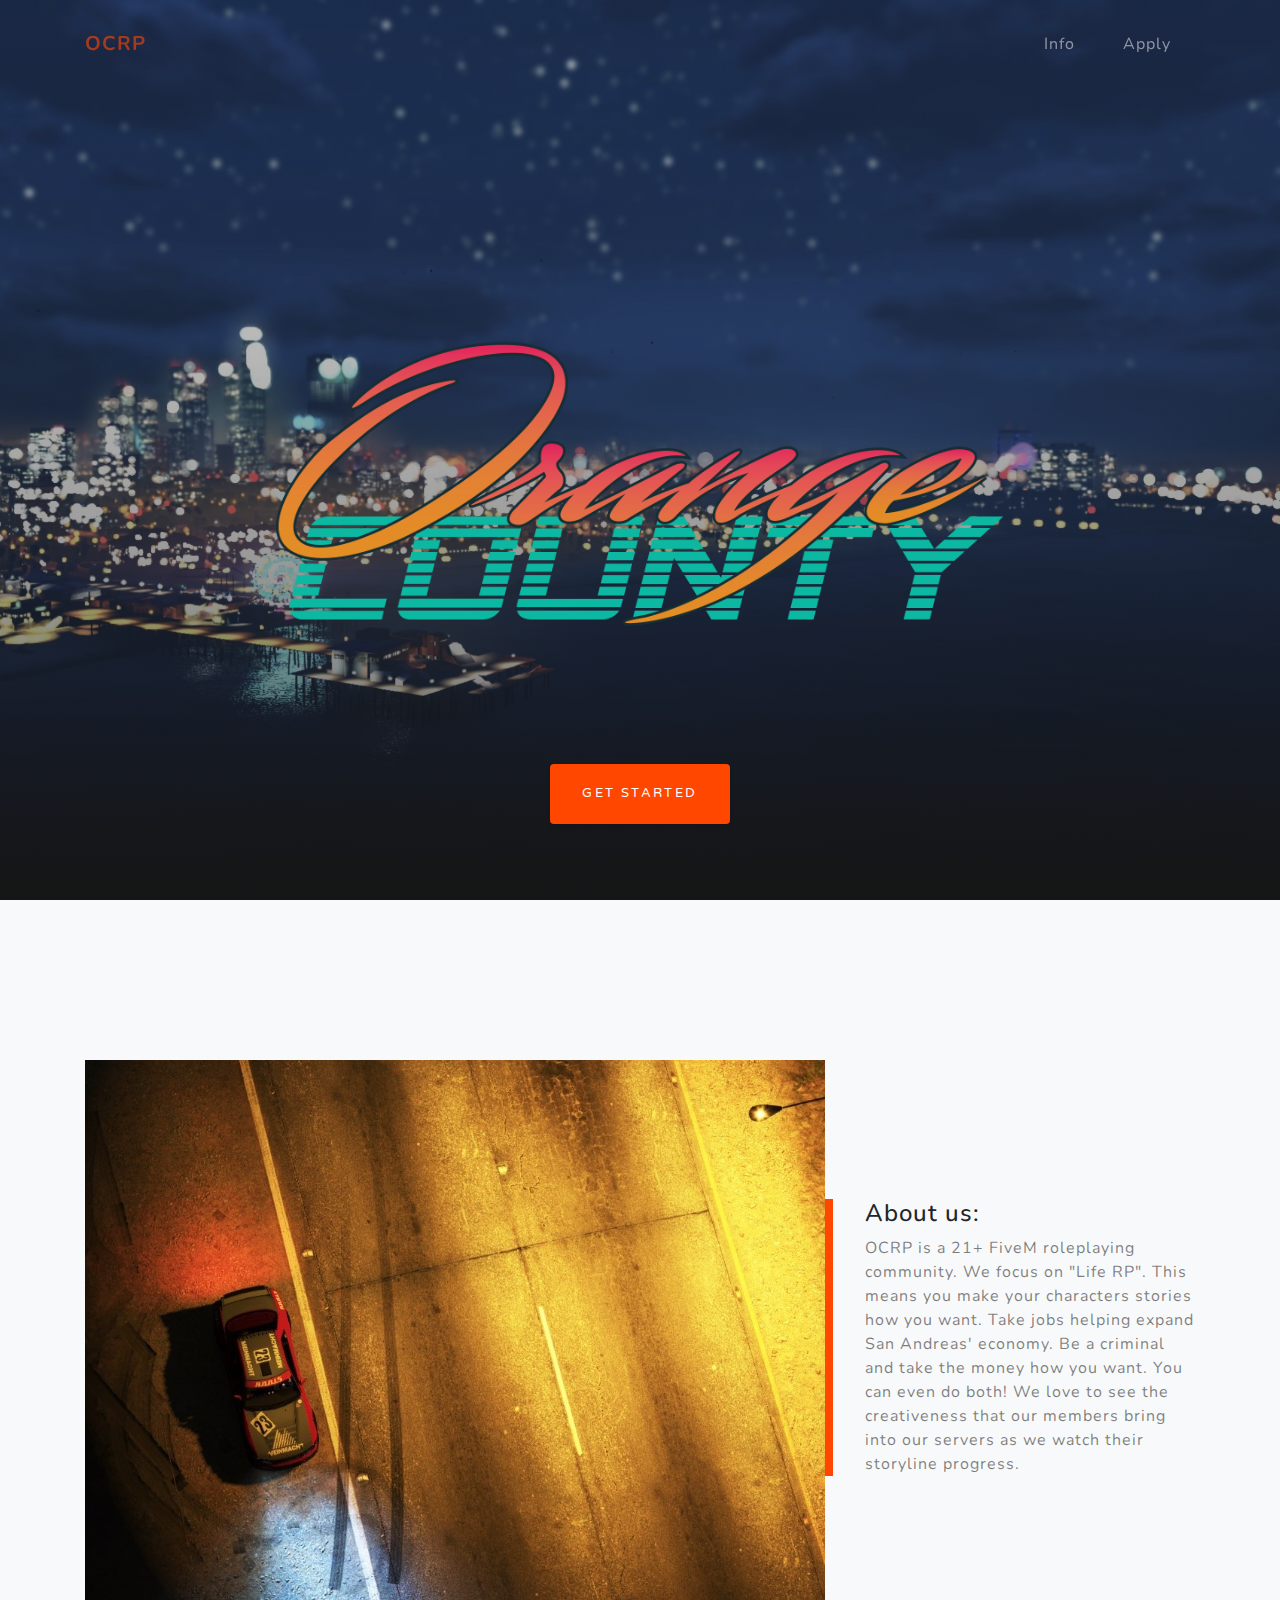
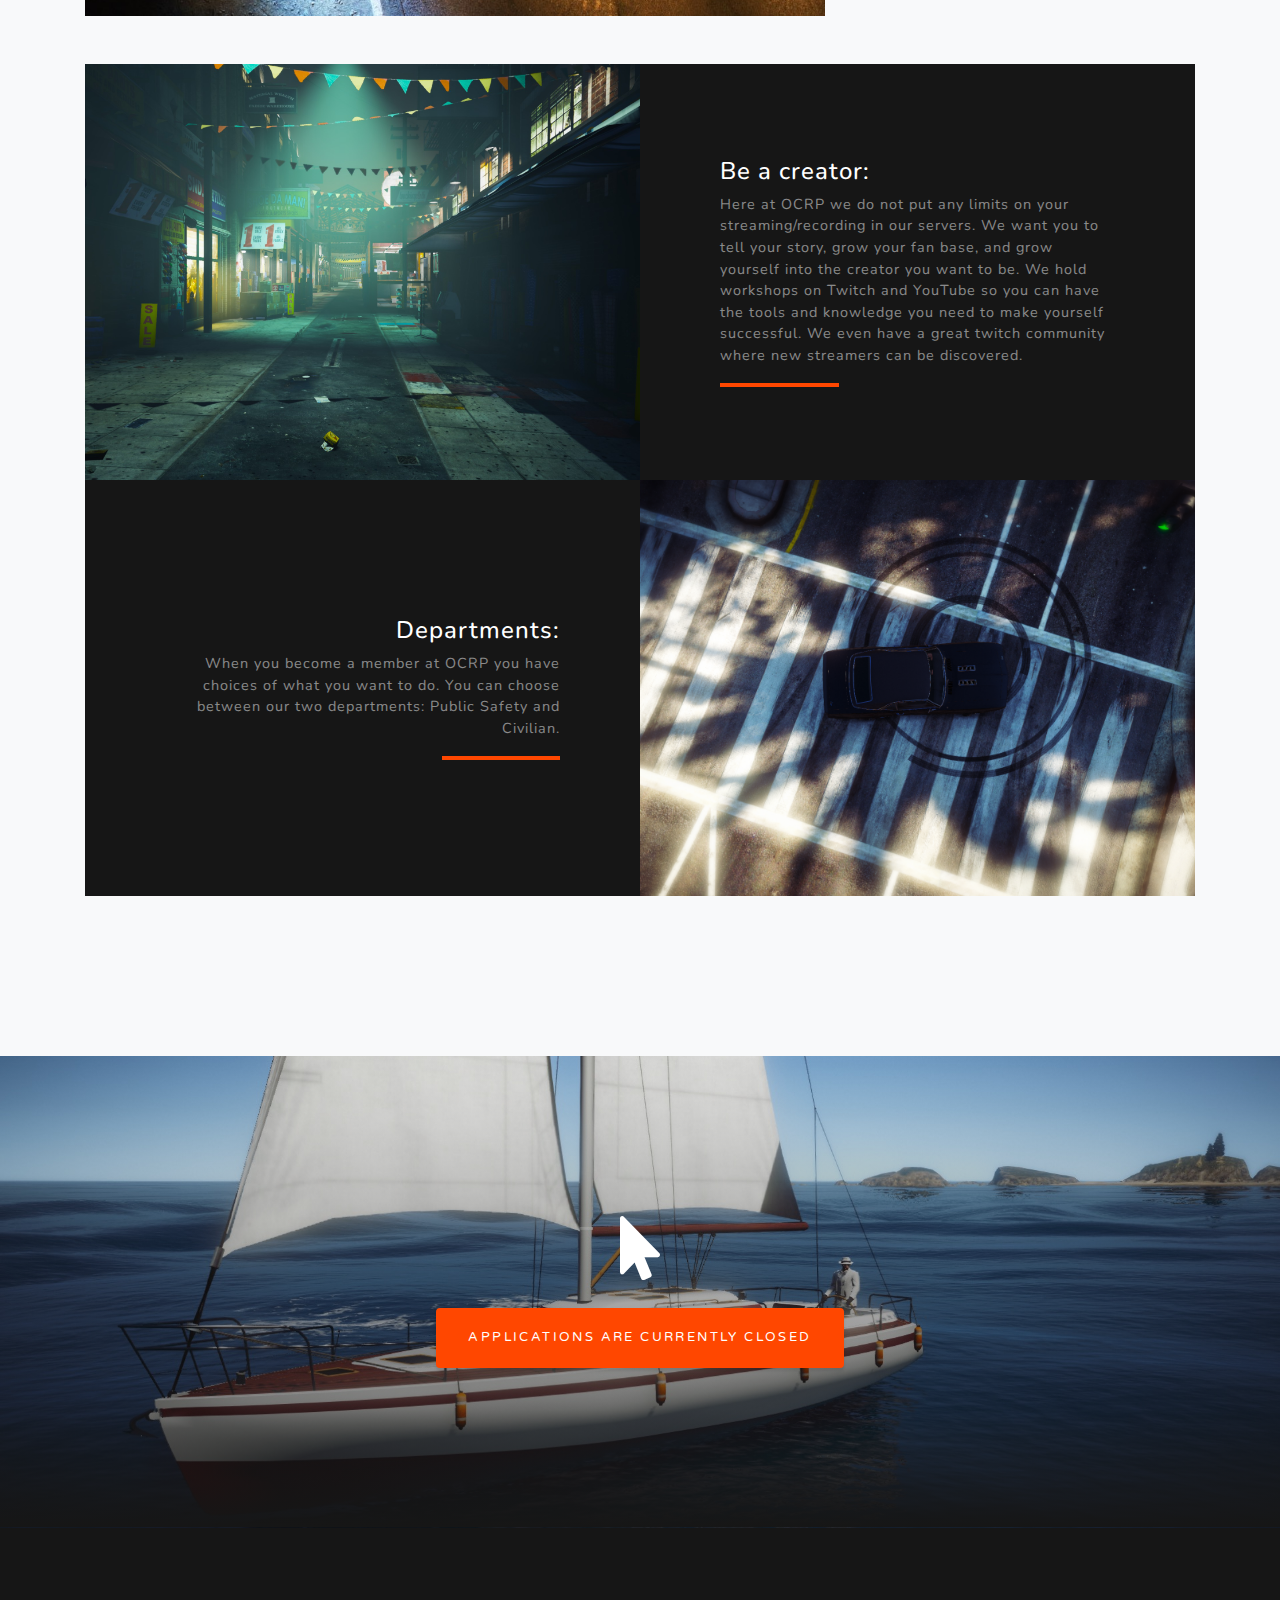
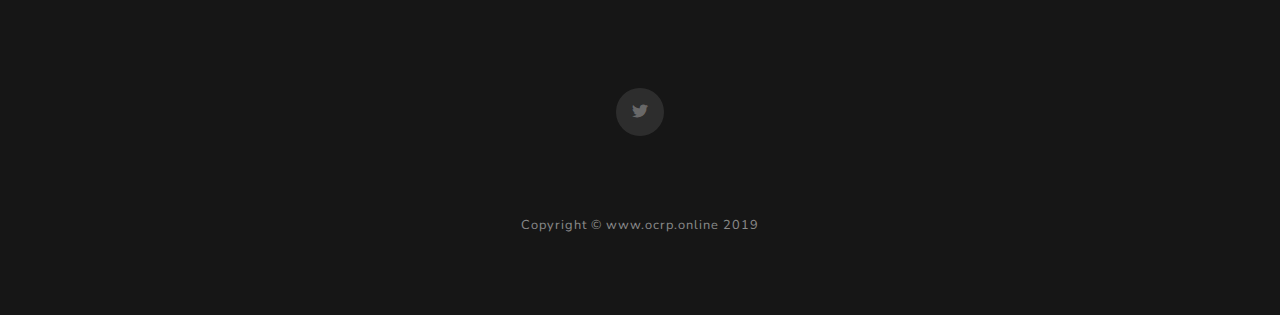
==== index.html @ 061f340f "new" ====
<!DOCTYPE html>
<html lang="en">

  
<!-- Mirrored from ocrp.online/ by HTTrack Website Copier/3.x [XR&CO'2014], Mon, 28 Oct 2019 02:45:43 GMT -->
<head>

    <meta charset="utf-8">
    <meta name="viewport" content="width=device-width, initial-scale=1, shrink-to-fit=no">
    <meta name="description" content="">
    <meta name="author" content="">
    <title>OCRP</title>
    <link href="vendor/bootstrap/css/bootstrap.min.css" rel="stylesheet">
    <link href="vendor/fontawesome-free/css/all.min.css" rel="stylesheet">
    <link href="https://fonts.googleapis.com/css?family=Varela+Round" rel="stylesheet">
    <link href="https://fonts.googleapis.com/css?family=Nunito:200,200i,300,300i,400,400i,600,600i,700,700i,800,800i,900,900i" rel="stylesheet">
    <link href="css/ocrp_land.min.css" rel="stylesheet">
<style>
body::-webkit-scrollbar {
    width: 0em;

}
}
</style>
<link rel="icon" href="img/task_image.png"/>
  </head>
  <body id="page-top">
    <!-- Navigation -->
    <nav class="navbar navbar-expand-lg navbar-light fixed-top" id="mainNav">
      <div class="container">
        <a class="navbar-brand js-scroll-trigger" href="#page-top">OCRP</a>
        <button class="navbar-toggler navbar-toggler-right" type="button" data-toggle="collapse" data-target="#navbarResponsive" aria-controls="navbarResponsive" aria-expanded="false" aria-label="Toggle navigation">
          Menu
          <i class="fas fa-bars"></i>
        </button>
        <div class="collapse navbar-collapse" id="navbarResponsive">
          <ul class="navbar-nav ml-auto">
           <li class="nav-item">
              <a class="nav-link js-scroll-trigger" href="#info">Info</a>
            </li>
            <li class="nav-item">
              <a class="nav-link js-scroll-trigger" href="#apply">Apply</a>
            </li>
          </ul>
        </div>
      </div>
    </nav>
    <!-- Header -->
    <header class="masthead">
      <div class="container d-flex h-100 align-items-center">
        <div class="mx-auto text-center">
          <a class="logo" style="margin-top:-200px"><img width="80%" height="80%"src="img/logo.png" lt="logo" z-index="0"></img></a><br>
		  <div style="margin-top:-200px">
          <a href="#info" class="btn btn-primary js-scroll-trigger">Get Started</a>
		  </div>
        </div>
      </div>
    </header>
    <!-- Projects Section -->
    <section id="info" class="projects-section bg-light">
      <div class="container">
        <!-- Featured Project Row -->
        <div class="row align-items-center no-gutters mb-4 mb-lg-5">
          <div class="col-xl-8 col-lg-7">
            <img class="img-fluid mb-3 mb-lg-0" src="img/2.jpg" alt="">
          </div>
          <div class="col-xl-4 col-lg-5">
            <div class="featured-text text-center text-lg-left">
              <h4>About us:</h4>
              <p class="text-black-50 mb-0">OCRP is a 21+ FiveM roleplaying community. We focus on "Life RP". This means you make your characters stories how you want. Take jobs helping expand San Andreas' economy. Be a criminal and take the money how you want. You can even do both! We love to see the creativeness that our members bring into our servers as we watch their storyline progress.</p>
            </div>
          </div>
        </div>
        <!-- Project One Row -->
        <div class="row justify-content-center no-gutters mb-5 mb-lg-0">
          <div class="col-lg-6">
            <img class="img-fluid" src="img/3.png" alt="">
          </div>
          <div class="col-lg-6">
            <div class="bg-black text-center h-100 project">
              <div class="d-flex h-100">
                <div class="project-text w-100 my-auto text-center text-lg-left">
                  <h4 class="text-white">Be a creator:</h4>
                  <p class="mb-0 text-white-50">Here at OCRP we do not put any limits on your streaming/recording in our servers. We want you to tell your story, grow your fan base, and grow yourself into the creator you want to be. We hold workshops on Twitch and YouTube so you can have the tools and knowledge you need to make yourself successful.  We even have a great twitch community where new streamers can be discovered.</p>
                  <hr class="d-none d-lg-block mb-0 ml-0">
                </div>
              </div>
            </div>
          </div>
        </div>
        <!-- Project Two Row -->
        <div class="row justify-content-center no-gutters">
          <div class="col-lg-6">
            <img class="img-fluid" src="img/4.png" alt="">
          </div>
          <div class="col-lg-6 order-lg-first">
            <div class="bg-black text-center h-100 project">
              <div class="d-flex h-100">
                <div class="project-text w-100 my-auto text-center text-lg-right">
                  <h4 class="text-white">Departments:</h4>
                  <p class="mb-0 text-white-50">When you become a member at OCRP you have choices of what you want to do. You can choose between our two departments: Public Safety and Civilian.</p>
                  <hr class="d-none d-lg-block mb-0 mr-0">
                </div>
              </div>
            </div>
          </div>
        </div>
      </div>
    </section>
    <!-- Apply Section -->
    <section id="apply" class="apply-section">
      <div class="container">
        <div class="row">
          <div class="col-md-10 col-lg-8 mx-auto text-center">
            <i class="fas fa-mouse-pointer fa-4x mb-2 text-white"></i>
		     <form class="form-inline d-flex">
			 <!--  <a href="http://ocrp.online/forum/index.php?/application/form/1-membership-application/" class="btn btn-primary mx-auto" style="margin-top:20px;">Apply on our forum!</a>  -->
			  <a href="https://twitter.com/OCRP_Official" class="btn btn-primary mx-auto" style="margin-top:20px;">Applications Are Currently Closed</a> 
			 </form>
          </div>
        </div>
      </div>
    </section>
     <section class="contact-section bg-black">
    <div class="container">
        <div class="social d-flex justify-content-center">
            <a href="https://twitter.com/OCRP_Official" class="mx-2"> <i class="fab fa-twitter"></i> </a>
           <!--  <a href="#" class="mx-2"> <i class="fab fa-facebook-f"></i> </a>
            <a href="#" class="mx-2"> <i class="fab fa-github"></i> </a> -->
        </div>
    </div>
</section>
    <footer class="bg-black small text-center text-white-50">
      <div class="container">
        Copyright &copy; www.ocrp.online 2019
      </div>
    </footer>
    <script src="vendor/jquery/jquery.min.js"></script>
    <script src="vendor/bootstrap/js/bootstrap.bundle.min.js"></script>
    <script src="vendor/jquery-easing/jquery.easing.min.js"></script>
    <script src="js/ocrp_land.min.js"></script>

  </body>


<!-- Mirrored from ocrp.online/ by HTTrack Website Copier/3.x [XR&CO'2014], Mon, 28 Oct 2019 02:45:46 GMT -->
</html>
---- vendor/fontawesome-free/css/all.min.css ----
/*!
 * Font Awesome Free 5.2.0 by @fontawesome - https://fontawesome.com
 * License - https://fontawesome.com/license (Icons: CC BY 4.0, Fonts: SIL OFL 1.1, Code: MIT License)
 */
.fa,.fab,.fal,.far,.fas{-moz-osx-font-smoothing:grayscale;-webkit-font-smoothing:antialiased;display:inline-block;font-style:normal;font-variant:normal;text-rendering:auto;line-height:1}.fa-lg{font-size:1.33333em;line-height:.75em;vertical-align:-.0667em}.fa-xs{font-size:.75em}.fa-sm{font-size:.875em}.fa-1x{font-size:1em}.fa-2x{font-size:2em}.fa-3x{font-size:3em}.fa-4x{font-size:4em}.fa-5x{font-size:5em}.fa-6x{font-size:6em}.fa-7x{font-size:7em}.fa-8x{font-size:8em}.fa-9x{font-size:9em}.fa-10x{font-size:10em}.fa-fw{text-align:center;width:1.25em}.fa-ul{list-style-type:none;margin-left:2.5em;padding-left:0}.fa-ul>li{position:relative}.fa-li{left:-2em;position:absolute;text-align:center;width:2em;line-height:inherit}.fa-border{border:.08em solid #eee;border-radius:.1em;padding:.2em .25em .15em}.fa-pull-left{float:left}.fa-pull-right{float:right}.fa.fa-pull-left,.fab.fa-pull-left,.fal.fa-pull-left,.far.fa-pull-left,.fas.fa-pull-left{margin-right:.3em}.fa.fa-pull-right,.fab.fa-pull-right,.fal.fa-pull-right,.far.fa-pull-right,.fas.fa-pull-right{margin-left:.3em}.fa-spin{animation:a 2s infinite linear}.fa-pulse{animation:a 1s infinite steps(8)}@keyframes a{0%{transform:rotate(0deg)}to{transform:rotate(1turn)}}.fa-rotate-90{-ms-filter:"progid:DXImageTransform.Microsoft.BasicImage(rotation=1)";transform:rotate(90deg)}.fa-rotate-180{-ms-filter:"progid:DXImageTransform.Microsoft.BasicImage(rotation=2)";transform:rotate(180deg)}.fa-rotate-270{-ms-filter:"progid:DXImageTransform.Microsoft.BasicImage(rotation=3)";transform:rotate(270deg)}.fa-flip-horizontal{-ms-filter:"progid:DXImageTransform.Microsoft.BasicImage(rotation=0, mirror=1)";transform:scaleX(-1)}.fa-flip-vertical{transform:scaleY(-1)}.fa-flip-horizontal.fa-flip-vertical,.fa-flip-vertical{-ms-filter:"progid:DXImageTransform.Microsoft.BasicImage(rotation=2, mirror=1)"}.fa-flip-horizontal.fa-flip-vertical{transform:scale(-1)}:root .fa-flip-horizontal,:root .fa-flip-vertical,:root .fa-rotate-90,:root .fa-rotate-180,:root .fa-rotate-270{-webkit-filter:none;filter:none}.fa-stack{display:inline-block;height:2em;line-height:2em;position:relative;vertical-align:middle;width:2em}.fa-stack-1x,.fa-stack-2x{left:0;position:absolute;text-align:center;width:100%}.fa-stack-1x{line-height:inherit}.fa-stack-2x{font-size:2em}.fa-inverse{color:#fff}.fa-500px:before{content:"\f26e"}.fa-accessible-icon:before{content:"\f368"}.fa-accusoft:before{content:"\f369"}.fa-address-book:before{content:"\f2b9"}.fa-address-card:before{content:"\f2bb"}.fa-adjust:before{content:"\f042"}.fa-adn:before{content:"\f170"}.fa-adversal:before{content:"\f36a"}.fa-affiliatetheme:before{content:"\f36b"}.fa-air-freshener:before{content:"\f5d0"}.fa-algolia:before{content:"\f36c"}.fa-align-center:before{content:"\f037"}.fa-align-justify:before{content:"\f039"}.fa-align-left:before{content:"\f036"}.fa-align-right:before{content:"\f038"}.fa-allergies:before{content:"\f461"}.fa-amazon:before{content:"\f270"}.fa-amazon-pay:before{content:"\f42c"}.fa-ambulance:before{content:"\f0f9"}.fa-american-sign-language-interpreting:before{content:"\f2a3"}.fa-amilia:before{content:"\f36d"}.fa-anchor:before{content:"\f13d"}.fa-android:before{content:"\f17b"}.fa-angellist:before{content:"\f209"}.fa-angle-double-down:before{content:"\f103"}.fa-angle-double-left:before{content:"\f100"}.fa-angle-double-right:before{content:"\f101"}.fa-angle-double-up:before{content:"\f102"}.fa-angle-down:before{content:"\f107"}.fa-angle-left:before{content:"\f104"}.fa-angle-right:before{content:"\f105"}.fa-angle-up:before{content:"\f106"}.fa-angry:before{content:"\f556"}.fa-angrycreative:before{content:"\f36e"}.fa-angular:before{content:"\f420"}.fa-app-store:before{content:"\f36f"}.fa-app-store-ios:before{content:"\f370"}.fa-apper:before{content:"\f371"}.fa-apple:before{content:"\f179"}.fa-apple-alt:before{content:"\f5d1"}.fa-apple-pay:before{content:"\f415"}.fa-archive:before{content:"\f187"}.fa-archway:before{content:"\f557"}.fa-arrow-alt-circle-down:before{content:"\f358"}.fa-arrow-alt-circle-left:before{content:"\f359"}.fa-arrow-alt-circle-right:before{content:"\f35a"}.fa-arrow-alt-circle-up:before{content:"\f35b"}.fa-arrow-circle-down:before{content:"\f0ab"}.fa-arrow-circle-left:before{content:"\f0a8"}.fa-arrow-circle-right:before{content:"\f0a9"}.fa-arrow-circle-up:before{content:"\f0aa"}.fa-arrow-down:before{content:"\f063"}.fa-arrow-left:before{content:"\f060"}.fa-arrow-right:before{content:"\f061"}.fa-arrow-up:before{content:"\f062"}.fa-arrows-alt:before{content:"\f0b2"}.fa-arrows-alt-h:before{content:"\f337"}.fa-arrows-alt-v:before{content:"\f338"}.fa-assistive-listening-systems:before{content:"\f2a2"}.fa-asterisk:before{content:"\f069"}.fa-asymmetrik:before{content:"\f372"}.fa-at:before{content:"\f1fa"}.fa-atlas:before{content:"\f558"}.fa-atom:before{content:"\f5d2"}.fa-audible:before{content:"\f373"}.fa-audio-description:before{content:"\f29e"}.fa-autoprefixer:before{content:"\f41c"}.fa-avianex:before{content:"\f374"}.fa-aviato:before{content:"\f421"}.fa-award:before{content:"\f559"}.fa-aws:before{content:"\f375"}.fa-backspace:before{content:"\f55a"}.fa-backward:before{content:"\f04a"}.fa-balance-scale:before{content:"\f24e"}.fa-ban:before{content:"\f05e"}.fa-band-aid:before{content:"\f462"}.fa-bandcamp:before{content:"\f2d5"}.fa-barcode:before{content:"\f02a"}.fa-bars:before{content:"\f0c9"}.fa-baseball-ball:before{content:"\f433"}.fa-basketball-ball:before{content:"\f434"}.fa-bath:before{content:"\f2cd"}.fa-battery-empty:before{content:"\f244"}.fa-battery-full:before{content:"\f240"}.fa-battery-half:before{content:"\f242"}.fa-battery-quarter:before{content:"\f243"}.fa-battery-three-quarters:before{content:"\f241"}.fa-bed:before{content:"\f236"}.fa-beer:before{content:"\f0fc"}.fa-behance:before{content:"\f1b4"}.fa-behance-square:before{content:"\f1b5"}.fa-bell:before{content:"\f0f3"}.fa-bell-slash:before{content:"\f1f6"}.fa-bezier-curve:before{content:"\f55b"}.fa-bicycle:before{content:"\f206"}.fa-bimobject:before{content:"\f378"}.fa-binoculars:before{content:"\f1e5"}.fa-birthday-cake:before{content:"\f1fd"}.fa-bitbucket:before{content:"\f171"}.fa-bitcoin:before{content:"\f379"}.fa-bity:before{content:"\f37a"}.fa-black-tie:before{content:"\f27e"}.fa-blackberry:before{content:"\f37b"}.fa-blender:before{content:"\f517"}.fa-blind:before{content:"\f29d"}.fa-blogger:before{content:"\f37c"}.fa-blogger-b:before{content:"\f37d"}.fa-bluetooth:before{content:"\f293"}.fa-bluetooth-b:before{content:"\f294"}.fa-bold:before{content:"\f032"}.fa-bolt:before{content:"\f0e7"}.fa-bomb:before{content:"\f1e2"}.fa-bone:before{content:"\f5d7"}.fa-bong:before{content:"\f55c"}.fa-book:before{content:"\f02d"}.fa-book-open:before{content:"\f518"}.fa-book-reader:before{content:"\f5da"}.fa-bookmark:before{content:"\f02e"}.fa-bowling-ball:before{content:"\f436"}.fa-box:before{content:"\f466"}.fa-box-open:before{content:"\f49e"}.fa-boxes:before{content:"\f468"}.fa-braille:before{content:"\f2a1"}.fa-brain:before{content:"\f5dc"}.fa-briefcase:before{content:"\f0b1"}.fa-briefcase-medical:before{content:"\f469"}.fa-broadcast-tower:before{content:"\f519"}.fa-broom:before{content:"\f51a"}.fa-brush:before{content:"\f55d"}.fa-btc:before{content:"\f15a"}.fa-bug:before{content:"\f188"}.fa-building:before{content:"\f1ad"}.fa-bullhorn:before{content:"\f0a1"}.fa-bullseye:before{content:"\f140"}.fa-burn:before{content:"\f46a"}.fa-buromobelexperte:before{content:"\f37f"}.fa-bus:before{content:"\f207"}.fa-bus-alt:before{content:"\f55e"}.fa-buysellads:before{content:"\f20d"}.fa-calculator:before{content:"\f1ec"}.fa-calendar:before{content:"\f133"}.fa-calendar-alt:before{content:"\f073"}.fa-calendar-check:before{content:"\f274"}.fa-calendar-minus:before{content:"\f272"}.fa-calendar-plus:before{content:"\f271"}.fa-calendar-times:before{content:"\f273"}.fa-camera:before{content:"\f030"}.fa-camera-retro:before{content:"\f083"}.fa-cannabis:before{content:"\f55f"}.fa-capsules:before{content:"\f46b"}.fa-car:before{content:"\f1b9"}.fa-car-alt:before{content:"\f5de"}.fa-car-battery:before{content:"\f5df"}.fa-car-crash:before{content:"\f5e1"}.fa-car-side:before{content:"\f5e4"}.fa-caret-down:before{content:"\f0d7"}.fa-caret-left:before{content:"\f0d9"}.fa-caret-right:before{content:"\f0da"}.fa-caret-square-down:before{content:"\f150"}.fa-caret-square-left:before{content:"\f191"}.fa-caret-square-right:before{content:"\f152"}.fa-caret-square-up:before{content:"\f151"}.fa-caret-up:before{content:"\f0d8"}.fa-cart-arrow-down:before{content:"\f218"}.fa-cart-plus:before{content:"\f217"}.fa-cc-amazon-pay:before{content:"\f42d"}.fa-cc-amex:before{content:"\f1f3"}.fa-cc-apple-pay:before{content:"\f416"}.fa-cc-diners-club:before{content:"\f24c"}.fa-cc-discover:before{content:"\f1f2"}.fa-cc-jcb:before{content:"\f24b"}.fa-cc-mastercard:before{content:"\f1f1"}.fa-cc-paypal:before{content:"\f1f4"}.fa-cc-stripe:before{content:"\f1f5"}.fa-cc-visa:before{content:"\f1f0"}.fa-centercode:before{content:"\f380"}.fa-certificate:before{content:"\f0a3"}.fa-chalkboard:before{content:"\f51b"}.fa-chalkboard-teacher:before{content:"\f51c"}.fa-charging-station:before{content:"\f5e7"}.fa-chart-area:before{content:"\f1fe"}.fa-chart-bar:before{content:"\f080"}.fa-chart-line:before{content:"\f201"}.fa-chart-pie:before{content:"\f200"}.fa-check:before{content:"\f00c"}.fa-check-circle:before{content:"\f058"}.fa-check-double:before{content:"\f560"}.fa-check-square:before{content:"\f14a"}.fa-chess:before{content:"\f439"}.fa-chess-bishop:before{content:"\f43a"}.fa-chess-board:before{content:"\f43c"}.fa-chess-king:before{content:"\f43f"}.fa-chess-knight:before{content:"\f441"}.fa-chess-pawn:before{content:"\f443"}.fa-chess-queen:before{content:"\f445"}.fa-chess-rook:before{content:"\f447"}.fa-chevron-circle-down:before{content:"\f13a"}.fa-chevron-circle-left:before{content:"\f137"}.fa-chevron-circle-right:before{content:"\f138"}.fa-chevron-circle-up:before{content:"\f139"}.fa-chevron-down:before{content:"\f078"}.fa-chevron-left:before{content:"\f053"}.fa-chevron-right:before{content:"\f054"}.fa-chevron-up:before{content:"\f077"}.fa-child:before{content:"\f1ae"}.fa-chrome:before{content:"\f268"}.fa-church:before{content:"\f51d"}.fa-circle:before{content:"\f111"}.fa-circle-notch:before{content:"\f1ce"}.fa-clipboard:before{content:"\f328"}.fa-clipboard-check:before{content:"\f46c"}.fa-clipboard-list:before{content:"\f46d"}.fa-clock:before{content:"\f017"}.fa-clone:before{content:"\f24d"}.fa-closed-captioning:before{content:"\f20a"}.fa-cloud:before{content:"\f0c2"}.fa-cloud-download-alt:before{content:"\f381"}.fa-cloud-upload-alt:before{content:"\f382"}.fa-cloudscale:before{content:"\f383"}.fa-cloudsmith:before{content:"\f384"}.fa-cloudversify:before{content:"\f385"}.fa-cocktail:before{content:"\f561"}.fa-code:before{content:"\f121"}.fa-code-branch:before{content:"\f126"}.fa-codepen:before{content:"\f1cb"}.fa-codiepie:before{content:"\f284"}.fa-coffee:before{content:"\f0f4"}.fa-cog:before{content:"\f013"}.fa-cogs:before{content:"\f085"}.fa-coins:before{content:"\f51e"}.fa-columns:before{content:"\f0db"}.fa-comment:before{content:"\f075"}.fa-comment-alt:before{content:"\f27a"}.fa-comment-dots:before{content:"\f4ad"}.fa-comment-slash:before{content:"\f4b3"}.fa-comments:before{content:"\f086"}.fa-compact-disc:before{content:"\f51f"}.fa-compass:before{content:"\f14e"}.fa-compress:before{content:"\f066"}.fa-concierge-bell:before{content:"\f562"}.fa-connectdevelop:before{content:"\f20e"}.fa-contao:before{content:"\f26d"}.fa-cookie:before{content:"\f563"}.fa-cookie-bite:before{content:"\f564"}.fa-copy:before{content:"\f0c5"}.fa-copyright:before{content:"\f1f9"}.fa-couch:before{content:"\f4b8"}.fa-cpanel:before{content:"\f388"}.fa-creative-commons:before{content:"\f25e"}.fa-creative-commons-by:before{content:"\f4e7"}.fa-creative-commons-nc:before{content:"\f4e8"}.fa-creative-commons-nc-eu:before{content:"\f4e9"}.fa-creative-commons-nc-jp:before{content:"\f4ea"}.fa-creative-commons-nd:before{content:"\f4eb"}.fa-creative-commons-pd:before{content:"\f4ec"}.fa-creative-commons-pd-alt:before{content:"\f4ed"}.fa-creative-commons-remix:before{content:"\f4ee"}.fa-creative-commons-sa:before{content:"\f4ef"}.fa-creative-commons-sampling:before{content:"\f4f0"}.fa-creative-commons-sampling-plus:before{content:"\f4f1"}.fa-creative-commons-share:before{content:"\f4f2"}.fa-credit-card:before{content:"\f09d"}.fa-crop:before{content:"\f125"}.fa-crop-alt:before{content:"\f565"}.fa-crosshairs:before{content:"\f05b"}.fa-crow:before{content:"\f520"}.fa-crown:before{content:"\f521"}.fa-css3:before{content:"\f13c"}.fa-css3-alt:before{content:"\f38b"}.fa-cube:before{content:"\f1b2"}.fa-cubes:before{content:"\f1b3"}.fa-cut:before{content:"\f0c4"}.fa-cuttlefish:before{content:"\f38c"}.fa-d-and-d:before{content:"\f38d"}.fa-dashcube:before{content:"\f210"}.fa-database:before{content:"\f1c0"}.fa-deaf:before{content:"\f2a4"}.fa-delicious:before{content:"\f1a5"}.fa-deploydog:before{content:"\f38e"}.fa-deskpro:before{content:"\f38f"}.fa-desktop:before{content:"\f108"}.fa-deviantart:before{content:"\f1bd"}.fa-diagnoses:before{content:"\f470"}.fa-dice:before{content:"\f522"}.fa-dice-five:before{content:"\f523"}.fa-dice-four:before{content:"\f524"}.fa-dice-one:before{content:"\f525"}.fa-dice-six:before{content:"\f526"}.fa-dice-three:before{content:"\f527"}.fa-dice-two:before{content:"\f528"}.fa-digg:before{content:"\f1a6"}.fa-digital-ocean:before{content:"\f391"}.fa-digital-tachograph:before{content:"\f566"}.fa-directions:before{content:"\f5eb"}.fa-discord:before{content:"\f392"}.fa-discourse:before{content:"\f393"}.fa-divide:before{content:"\f529"}.fa-dizzy:before{content:"\f567"}.fa-dna:before{content:"\f471"}.fa-dochub:before{content:"\f394"}.fa-docker:before{content:"\f395"}.fa-dollar-sign:before{content:"\f155"}.fa-dolly:before{content:"\f472"}.fa-dolly-flatbed:before{content:"\f474"}.fa-donate:before{content:"\f4b9"}.fa-door-closed:before{content:"\f52a"}.fa-door-open:before{content:"\f52b"}.fa-dot-circle:before{content:"\f192"}.fa-dove:before{content:"\f4ba"}.fa-download:before{content:"\f019"}.fa-draft2digital:before{content:"\f396"}.fa-drafting-compass:before{content:"\f568"}.fa-draw-polygon:before{content:"\f5ee"}.fa-dribbble:before{content:"\f17d"}.fa-dribbble-square:before{content:"\f397"}.fa-dropbox:before{content:"\f16b"}.fa-drum:before{content:"\f569"}.fa-drum-steelpan:before{content:"\f56a"}.fa-drupal:before{content:"\f1a9"}.fa-dumbbell:before{content:"\f44b"}.fa-dyalog:before{content:"\f399"}.fa-earlybirds:before{content:"\f39a"}.fa-ebay:before{content:"\f4f4"}.fa-edge:before{content:"\f282"}.fa-edit:before{content:"\f044"}.fa-eject:before{content:"\f052"}.fa-elementor:before{content:"\f430"}.fa-ellipsis-h:before{content:"\f141"}.fa-ellipsis-v:before{content:"\f142"}.fa-ello:before{content:"\f5f1"}.fa-ember:before{content:"\f423"}.fa-empire:before{content:"\f1d1"}.fa-envelope:before{content:"\f0e0"}.fa-envelope-open:before{content:"\f2b6"}.fa-envelope-square:before{content:"\f199"}.fa-envira:before{content:"\f299"}.fa-equals:before{content:"\f52c"}.fa-eraser:before{content:"\f12d"}.fa-erlang:before{content:"\f39d"}.fa-ethereum:before{content:"\f42e"}.fa-etsy:before{content:"\f2d7"}.fa-euro-sign:before{content:"\f153"}.fa-exchange-alt:before{content:"\f362"}.fa-exclamation:before{content:"\f12a"}.fa-exclamation-circle:before{content:"\f06a"}.fa-exclamation-triangle:before{content:"\f071"}.fa-expand:before{content:"\f065"}.fa-expand-arrows-alt:before{content:"\f31e"}.fa-expeditedssl:before{content:"\f23e"}.fa-external-link-alt:before{content:"\f35d"}.fa-external-link-square-alt:before{content:"\f360"}.fa-eye:before{content:"\f06e"}.fa-eye-dropper:before{content:"\f1fb"}.fa-eye-slash:before{content:"\f070"}.fa-facebook:before{content:"\f09a"}.fa-facebook-f:before{content:"\f39e"}.fa-facebook-messenger:before{content:"\f39f"}.fa-facebook-square:before{content:"\f082"}.fa-fast-backward:before{content:"\f049"}.fa-fast-forward:before{content:"\f050"}.fa-fax:before{content:"\f1ac"}.fa-feather:before{content:"\f52d"}.fa-feather-alt:before{content:"\f56b"}.fa-female:before{content:"\f182"}.fa-fighter-jet:before{content:"\f0fb"}.fa-file:before{content:"\f15b"}.fa-file-alt:before{content:"\f15c"}.fa-file-archive:before{content:"\f1c6"}.fa-file-audio:before{content:"\f1c7"}.fa-file-code:before{content:"\f1c9"}.fa-file-contract:before{content:"\f56c"}.fa-file-download:before{content:"\f56d"}.fa-file-excel:before{content:"\f1c3"}.fa-file-export:before{content:"\f56e"}.fa-file-image:before{content:"\f1c5"}.fa-file-import:before{content:"\f56f"}.fa-file-invoice:before{content:"\f570"}.fa-file-invoice-dollar:before{content:"\f571"}.fa-file-medical:before{content:"\f477"}.fa-file-medical-alt:before{content:"\f478"}.fa-file-pdf:before{content:"\f1c1"}.fa-file-powerpoint:before{content:"\f1c4"}.fa-file-prescription:before{content:"\f572"}.fa-file-signature:before{content:"\f573"}.fa-file-upload:before{content:"\f574"}.fa-file-video:before{content:"\f1c8"}.fa-file-word:before{content:"\f1c2"}.fa-fill:before{content:"\f575"}.fa-fill-drip:before{content:"\f576"}.fa-film:before{content:"\f008"}.fa-filter:before{content:"\f0b0"}.fa-fingerprint:before{content:"\f577"}.fa-fire:before{content:"\f06d"}.fa-fire-extinguisher:before{content:"\f134"}.fa-firefox:before{content:"\f269"}.fa-first-aid:before{content:"\f479"}.fa-first-order:before{content:"\f2b0"}.fa-first-order-alt:before{content:"\f50a"}.fa-firstdraft:before{content:"\f3a1"}.fa-fish:before{content:"\f578"}.fa-flag:before{content:"\f024"}.fa-flag-checkered:before{content:"\f11e"}.fa-flask:before{content:"\f0c3"}.fa-flickr:before{content:"\f16e"}.fa-flipboard:before{content:"\f44d"}.fa-flushed:before{content:"\f579"}.fa-fly:before{content:"\f417"}.fa-folder:before{content:"\f07b"}.fa-folder-open:before{content:"\f07c"}.fa-font:before{content:"\f031"}.fa-font-awesome:before{content:"\f2b4"}.fa-font-awesome-alt:before{content:"\f35c"}.fa-font-awesome-flag:before{content:"\f425"}.fa-font-awesome-logo-full:before{content:"\f4e6"}.fa-fonticons:before{content:"\f280"}.fa-fonticons-fi:before{content:"\f3a2"}.fa-football-ball:before{content:"\f44e"}.fa-fort-awesome:before{content:"\f286"}.fa-fort-awesome-alt:before{content:"\f3a3"}.fa-forumbee:before{content:"\f211"}.fa-forward:before{content:"\f04e"}.fa-foursquare:before{content:"\f180"}.fa-free-code-camp:before{content:"\f2c5"}.fa-freebsd:before{content:"\f3a4"}.fa-frog:before{content:"\f52e"}.fa-frown:before{content:"\f119"}.fa-frown-open:before{content:"\f57a"}.fa-fulcrum:before{content:"\f50b"}.fa-futbol:before{content:"\f1e3"}.fa-galactic-republic:before{content:"\f50c"}.fa-galactic-senate:before{content:"\f50d"}.fa-gamepad:before{content:"\f11b"}.fa-gas-pump:before{content:"\f52f"}.fa-gavel:before{content:"\f0e3"}.fa-gem:before{content:"\f3a5"}.fa-genderless:before{content:"\f22d"}.fa-get-pocket:before{content:"\f265"}.fa-gg:before{content:"\f260"}.fa-gg-circle:before{content:"\f261"}.fa-gift:before{content:"\f06b"}.fa-git:before{content:"\f1d3"}.fa-git-square:before{content:"\f1d2"}.fa-github:before{content:"\f09b"}.fa-github-alt:before{content:"\f113"}.fa-github-square:before{content:"\f092"}.fa-gitkraken:before{content:"\f3a6"}.fa-gitlab:before{content:"\f296"}.fa-gitter:before{content:"\f426"}.fa-glass-martini:before{content:"\f000"}.fa-glass-martini-alt:before{content:"\f57b"}.fa-glasses:before{content:"\f530"}.fa-glide:before{content:"\f2a5"}.fa-glide-g:before{content:"\f2a6"}.fa-globe:before{content:"\f0ac"}.fa-globe-africa:before{content:"\f57c"}.fa-globe-americas:before{content:"\f57d"}.fa-globe-asia:before{content:"\f57e"}.fa-gofore:before{content:"\f3a7"}.fa-golf-ball:before{content:"\f450"}.fa-goodreads:before{content:"\f3a8"}.fa-goodreads-g:before{content:"\f3a9"}.fa-google:before{content:"\f1a0"}.fa-google-drive:before{content:"\f3aa"}.fa-google-play:before{content:"\f3ab"}.fa-google-plus:before{content:"\f2b3"}.fa-google-plus-g:before{content:"\f0d5"}.fa-google-plus-square:before{content:"\f0d4"}.fa-google-wallet:before{content:"\f1ee"}.fa-graduation-cap:before{content:"\f19d"}.fa-gratipay:before{content:"\f184"}.fa-grav:before{content:"\f2d6"}.fa-greater-than:before{content:"\f531"}.fa-greater-than-equal:before{content:"\f532"}.fa-grimace:before{content:"\f57f"}.fa-grin:before{content:"\f580"}.fa-grin-alt:before{content:"\f581"}.fa-grin-beam:before{content:"\f582"}.fa-grin-beam-sweat:before{content:"\f583"}.fa-grin-hearts:before{content:"\f584"}.fa-grin-squint:before{content:"\f585"}.fa-grin-squint-tears:before{content:"\f586"}.fa-grin-stars:before{content:"\f587"}.fa-grin-tears:before{content:"\f588"}.fa-grin-tongue:before{content:"\f589"}.fa-grin-tongue-squint:before{content:"\f58a"}.fa-grin-tongue-wink:before{content:"\f58b"}.fa-grin-wink:before{content:"\f58c"}.fa-grip-horizontal:before{content:"\f58d"}.fa-grip-vertical:before{content:"\f58e"}.fa-gripfire:before{content:"\f3ac"}.fa-grunt:before{content:"\f3ad"}.fa-gulp:before{content:"\f3ae"}.fa-h-square:before{content:"\f0fd"}.fa-hacker-news:before{content:"\f1d4"}.fa-hacker-news-square:before{content:"\f3af"}.fa-hackerrank:before{content:"\f5f7"}.fa-hand-holding:before{content:"\f4bd"}.fa-hand-holding-heart:before{content:"\f4be"}.fa-hand-holding-usd:before{content:"\f4c0"}.fa-hand-lizard:before{content:"\f258"}.fa-hand-paper:before{content:"\f256"}.fa-hand-peace:before{content:"\f25b"}.fa-hand-point-down:before{content:"\f0a7"}.fa-hand-point-left:before{content:"\f0a5"}.fa-hand-point-right:before{content:"\f0a4"}.fa-hand-point-up:before{content:"\f0a6"}.fa-hand-pointer:before{content:"\f25a"}.fa-hand-rock:before{content:"\f255"}.fa-hand-scissors:before{content:"\f257"}.fa-hand-spock:before{content:"\f259"}.fa-hands:before{content:"\f4c2"}.fa-hands-helping:before{content:"\f4c4"}.fa-handshake:before{content:"\f2b5"}.fa-hashtag:before{content:"\f292"}.fa-hdd:before{content:"\f0a0"}.fa-heading:before{content:"\f1dc"}.fa-headphones:before{content:"\f025"}.fa-headphones-alt:before{content:"\f58f"}.fa-headset:before{content:"\f590"}.fa-heart:before{content:"\f004"}.fa-heartbeat:before{content:"\f21e"}.fa-helicopter:before{content:"\f533"}.fa-highlighter:before{content:"\f591"}.fa-hips:before{content:"\f452"}.fa-hire-a-helper:before{content:"\f3b0"}.fa-history:before{content:"\f1da"}.fa-hockey-puck:before{content:"\f453"}.fa-home:before{content:"\f015"}.fa-hooli:before{content:"\f427"}.fa-hornbill:before{content:"\f592"}.fa-hospital:before{content:"\f0f8"}.fa-hospital-alt:before{content:"\f47d"}.fa-hospital-symbol:before{content:"\f47e"}.fa-hot-tub:before{content:"\f593"}.fa-hotel:before{content:"\f594"}.fa-hotjar:before{content:"\f3b1"}.fa-hourglass:before{content:"\f254"}.fa-hourglass-end:before{content:"\f253"}.fa-hourglass-half:before{content:"\f252"}.fa-hourglass-start:before{content:"\f251"}.fa-houzz:before{content:"\f27c"}.fa-html5:before{content:"\f13b"}.fa-hubspot:before{content:"\f3b2"}.fa-i-cursor:before{content:"\f246"}.fa-id-badge:before{content:"\f2c1"}.fa-id-card:before{content:"\f2c2"}.fa-id-card-alt:before{content:"\f47f"}.fa-image:before{content:"\f03e"}.fa-images:before{content:"\f302"}.fa-imdb:before{content:"\f2d8"}.fa-inbox:before{content:"\f01c"}.fa-indent:before{content:"\f03c"}.fa-industry:before{content:"\f275"}.fa-infinity:before{content:"\f534"}.fa-info:before{content:"\f129"}.fa-info-circle:before{content:"\f05a"}.fa-instagram:before{content:"\f16d"}.fa-internet-explorer:before{content:"\f26b"}.fa-ioxhost:before{content:"\f208"}.fa-italic:before{content:"\f033"}.fa-itunes:before{content:"\f3b4"}.fa-itunes-note:before{content:"\f3b5"}.fa-java:before{content:"\f4e4"}.fa-jedi-order:before{content:"\f50e"}.fa-jenkins:before{content:"\f3b6"}.fa-joget:before{content:"\f3b7"}.fa-joint:before{content:"\f595"}.fa-joomla:before{content:"\f1aa"}.fa-js:before{content:"\f3b8"}.fa-js-square:before{content:"\f3b9"}.fa-jsfiddle:before{content:"\f1cc"}.fa-kaggle:before{content:"\f5fa"}.fa-key:before{content:"\f084"}.fa-keybase:before{content:"\f4f5"}.fa-keyboard:before{content:"\f11c"}.fa-keycdn:before{content:"\f3ba"}.fa-kickstarter:before{content:"\f3bb"}.fa-kickstarter-k:before{content:"\f3bc"}.fa-kiss:before{content:"\f596"}.fa-kiss-beam:before{content:"\f597"}.fa-kiss-wink-heart:before{content:"\f598"}.fa-kiwi-bird:before{content:"\f535"}.fa-korvue:before{content:"\f42f"}.fa-language:before{content:"\f1ab"}.fa-laptop:before{content:"\f109"}.fa-laptop-code:before{content:"\f5fc"}.fa-laravel:before{content:"\f3bd"}.fa-lastfm:before{content:"\f202"}.fa-lastfm-square:before{content:"\f203"}.fa-laugh:before{content:"\f599"}.fa-laugh-beam:before{content:"\f59a"}.fa-laugh-squint:before{content:"\f59b"}.fa-laugh-wink:before{content:"\f59c"}.fa-layer-group:before{content:"\f5fd"}.fa-leaf:before{content:"\f06c"}.fa-leanpub:before{content:"\f212"}.fa-lemon:before{content:"\f094"}.fa-less:before{content:"\f41d"}.fa-less-than:before{content:"\f536"}.fa-less-than-equal:before{content:"\f537"}.fa-level-down-alt:before{content:"\f3be"}.fa-level-up-alt:before{content:"\f3bf"}.fa-life-ring:before{content:"\f1cd"}.fa-lightbulb:before{content:"\f0eb"}.fa-line:before{content:"\f3c0"}.fa-link:before{content:"\f0c1"}.fa-linkedin:before{content:"\f08c"}.fa-linkedin-in:before{content:"\f0e1"}.fa-linode:before{content:"\f2b8"}.fa-linux:before{content:"\f17c"}.fa-lira-sign:before{content:"\f195"}.fa-list:before{content:"\f03a"}.fa-list-alt:before{content:"\f022"}.fa-list-ol:before{content:"\f0cb"}.fa-list-ul:before{content:"\f0ca"}.fa-location-arrow:before{content:"\f124"}.fa-lock:before{content:"\f023"}.fa-lock-open:before{content:"\f3c1"}.fa-long-arrow-alt-down:before{content:"\f309"}.fa-long-arrow-alt-left:before{content:"\f30a"}.fa-long-arrow-alt-right:before{content:"\f30b"}.fa-long-arrow-alt-up:before{content:"\f30c"}.fa-low-vision:before{content:"\f2a8"}.fa-luggage-cart:before{content:"\f59d"}.fa-lyft:before{content:"\f3c3"}.fa-magento:before{content:"\f3c4"}.fa-magic:before{content:"\f0d0"}.fa-magnet:before{content:"\f076"}.fa-mailchimp:before{content:"\f59e"}.fa-male:before{content:"\f183"}.fa-mandalorian:before{content:"\f50f"}.fa-map:before{content:"\f279"}.fa-map-marked:before{content:"\f59f"}.fa-map-marked-alt:before{content:"\f5a0"}.fa-map-marker:before{content:"\f041"}.fa-map-marker-alt:before{content:"\f3c5"}.fa-map-pin:before{content:"\f276"}.fa-map-signs:before{content:"\f277"}.fa-markdown:before{content:"\f60f"}.fa-marker:before{content:"\f5a1"}.fa-mars:before{content:"\f222"}.fa-mars-double:before{content:"\f227"}.fa-mars-stroke:before{content:"\f229"}.fa-mars-stroke-h:before{content:"\f22b"}.fa-mars-stroke-v:before{content:"\f22a"}.fa-mastodon:before{content:"\f4f6"}.fa-maxcdn:before{content:"\f136"}.fa-medal:before{content:"\f5a2"}.fa-medapps:before{content:"\f3c6"}.fa-medium:before{content:"\f23a"}.fa-medium-m:before{content:"\f3c7"}.fa-medkit:before{content:"\f0fa"}.fa-medrt:before{content:"\f3c8"}.fa-meetup:before{content:"\f2e0"}.fa-megaport:before{content:"\f5a3"}.fa-meh:before{content:"\f11a"}.fa-meh-blank:before{content:"\f5a4"}.fa-meh-rolling-eyes:before{content:"\f5a5"}.fa-memory:before{content:"\f538"}.fa-mercury:before{content:"\f223"}.fa-microchip:before{content:"\f2db"}.fa-microphone:before{content:"\f130"}.fa-microphone-alt:before{content:"\f3c9"}.fa-microphone-alt-slash:before{content:"\f539"}.fa-microphone-slash:before{content:"\f131"}.fa-microscope:before{content:"\f610"}.fa-microsoft:before{content:"\f3ca"}.fa-minus:before{content:"\f068"}.fa-minus-circle:before{content:"\f056"}.fa-minus-square:before{content:"\f146"}.fa-mix:before{content:"\f3cb"}.fa-mixcloud:before{content:"\f289"}.fa-mizuni:before{content:"\f3cc"}.fa-mobile:before{content:"\f10b"}.fa-mobile-alt:before{content:"\f3cd"}.fa-modx:before{content:"\f285"}.fa-monero:before{content:"\f3d0"}.fa-money-bill:before{content:"\f0d6"}.fa-money-bill-alt:before{content:"\f3d1"}.fa-money-bill-wave:before{content:"\f53a"}.fa-money-bill-wave-alt:before{content:"\f53b"}.fa-money-check:before{content:"\f53c"}.fa-money-check-alt:before{content:"\f53d"}.fa-monument:before{content:"\f5a6"}.fa-moon:before{content:"\f186"}.fa-mortar-pestle:before{content:"\f5a7"}.fa-motorcycle:before{content:"\f21c"}.fa-mouse-pointer:before{content:"\f245"}.fa-music:before{content:"\f001"}.fa-napster:before{content:"\f3d2"}.fa-neos:before{content:"\f612"}.fa-neuter:before{content:"\f22c"}.fa-newspaper:before{content:"\f1ea"}.fa-nimblr:before{content:"\f5a8"}.fa-nintendo-switch:before{content:"\f418"}.fa-node:before{content:"\f419"}.fa-node-js:before{content:"\f3d3"}.fa-not-equal:before{content:"\f53e"}.fa-notes-medical:before{content:"\f481"}.fa-npm:before{content:"\f3d4"}.fa-ns8:before{content:"\f3d5"}.fa-nutritionix:before{content:"\f3d6"}.fa-object-group:before{content:"\f247"}.fa-object-ungroup:before{content:"\f248"}.fa-odnoklassniki:before{content:"\f263"}.fa-odnoklassniki-square:before{content:"\f264"}.fa-oil-can:before{content:"\f613"}.fa-old-republic:before{content:"\f510"}.fa-opencart:before{content:"\f23d"}.fa-openid:before{content:"\f19b"}.fa-opera:before{content:"\f26a"}.fa-optin-monster:before{content:"\f23c"}.fa-osi:before{content:"\f41a"}.fa-outdent:before{content:"\f03b"}.fa-page4:before{content:"\f3d7"}.fa-pagelines:before{content:"\f18c"}.fa-paint-brush:before{content:"\f1fc"}.fa-paint-roller:before{content:"\f5aa"}.fa-palette:before{content:"\f53f"}.fa-palfed:before{content:"\f3d8"}.fa-pallet:before{content:"\f482"}.fa-paper-plane:before{content:"\f1d8"}.fa-paperclip:before{content:"\f0c6"}.fa-parachute-box:before{content:"\f4cd"}.fa-paragraph:before{content:"\f1dd"}.fa-parking:before{content:"\f540"}.fa-passport:before{content:"\f5ab"}.fa-paste:before{content:"\f0ea"}.fa-patreon:before{content:"\f3d9"}.fa-pause:before{content:"\f04c"}.fa-pause-circle:before{content:"\f28b"}.fa-paw:before{content:"\f1b0"}.fa-paypal:before{content:"\f1ed"}.fa-pen:before{content:"\f304"}.fa-pen-alt:before{content:"\f305"}.fa-pen-fancy:before{content:"\f5ac"}.fa-pen-nib:before{content:"\f5ad"}.fa-pen-square:before{content:"\f14b"}.fa-pencil-alt:before{content:"\f303"}.fa-pencil-ruler:before{content:"\f5ae"}.fa-people-carry:before{content:"\f4ce"}.fa-percent:before{content:"\f295"}.fa-percentage:before{content:"\f541"}.fa-periscope:before{content:"\f3da"}.fa-phabricator:before{content:"\f3db"}.fa-phoenix-framework:before{content:"\f3dc"}.fa-phoenix-squadron:before{content:"\f511"}.fa-phone:before{content:"\f095"}.fa-phone-slash:before{content:"\f3dd"}.fa-phone-square:before{content:"\f098"}.fa-phone-volume:before{content:"\f2a0"}.fa-php:before{content:"\f457"}.fa-pied-piper:before{content:"\f2ae"}.fa-pied-piper-alt:before{content:"\f1a8"}.fa-pied-piper-hat:before{content:"\f4e5"}.fa-pied-piper-pp:before{content:"\f1a7"}.fa-piggy-bank:before{content:"\f4d3"}.fa-pills:before{content:"\f484"}.fa-pinterest:before{content:"\f0d2"}.fa-pinterest-p:before{content:"\f231"}.fa-pinterest-square:before{content:"\f0d3"}.fa-plane:before{content:"\f072"}.fa-plane-arrival:before{content:"\f5af"}.fa-plane-departure:before{content:"\f5b0"}.fa-play:before{content:"\f04b"}.fa-play-circle:before{content:"\f144"}.fa-playstation:before{content:"\f3df"}.fa-plug:before{content:"\f1e6"}.fa-plus:before{content:"\f067"}.fa-plus-circle:before{content:"\f055"}.fa-plus-square:before{content:"\f0fe"}.fa-podcast:before{content:"\f2ce"}.fa-poo:before{content:"\f2fe"}.fa-poop:before{content:"\f619"}.fa-portrait:before{content:"\f3e0"}.fa-pound-sign:before{content:"\f154"}.fa-power-off:before{content:"\f011"}.fa-prescription:before{content:"\f5b1"}.fa-prescription-bottle:before{content:"\f485"}.fa-prescription-bottle-alt:before{content:"\f486"}.fa-print:before{content:"\f02f"}.fa-procedures:before{content:"\f487"}.fa-product-hunt:before{content:"\f288"}.fa-project-diagram:before{content:"\f542"}.fa-pushed:before{content:"\f3e1"}.fa-puzzle-piece:before{content:"\f12e"}.fa-python:before{content:"\f3e2"}.fa-qq:before{content:"\f1d6"}.fa-qrcode:before{content:"\f029"}.fa-question:before{content:"\f128"}.fa-question-circle:before{content:"\f059"}.fa-quidditch:before{content:"\f458"}.fa-quinscape:before{content:"\f459"}.fa-quora:before{content:"\f2c4"}.fa-quote-left:before{content:"\f10d"}.fa-quote-right:before{content:"\f10e"}.fa-r-project:before{content:"\f4f7"}.fa-random:before{content:"\f074"}.fa-ravelry:before{content:"\f2d9"}.fa-react:before{content:"\f41b"}.fa-readme:before{content:"\f4d5"}.fa-rebel:before{content:"\f1d0"}.fa-receipt:before{content:"\f543"}.fa-recycle:before{content:"\f1b8"}.fa-red-river:before{content:"\f3e3"}.fa-reddit:before{content:"\f1a1"}.fa-reddit-alien:before{content:"\f281"}.fa-reddit-square:before{content:"\f1a2"}.fa-redo:before{content:"\f01e"}.fa-redo-alt:before{content:"\f2f9"}.fa-registered:before{content:"\f25d"}.fa-rendact:before{content:"\f3e4"}.fa-renren:before{content:"\f18b"}.fa-reply:before{content:"\f3e5"}.fa-reply-all:before{content:"\f122"}.fa-replyd:before{content:"\f3e6"}.fa-researchgate:before{content:"\f4f8"}.fa-resolving:before{content:"\f3e7"}.fa-retweet:before{content:"\f079"}.fa-rev:before{content:"\f5b2"}.fa-ribbon:before{content:"\f4d6"}.fa-road:before{content:"\f018"}.fa-robot:before{content:"\f544"}.fa-rocket:before{content:"\f135"}.fa-rocketchat:before{content:"\f3e8"}.fa-rockrms:before{content:"\f3e9"}.fa-route:before{content:"\f4d7"}.fa-rss:before{content:"\f09e"}.fa-rss-square:before{content:"\f143"}.fa-ruble-sign:before{content:"\f158"}.fa-ruler:before{content:"\f545"}.fa-ruler-combined:before{content:"\f546"}.fa-ruler-horizontal:before{content:"\f547"}.fa-ruler-vertical:before{content:"\f548"}.fa-rupee-sign:before{content:"\f156"}.fa-sad-cry:before{content:"\f5b3"}.fa-sad-tear:before{content:"\f5b4"}.fa-safari:before{content:"\f267"}.fa-sass:before{content:"\f41e"}.fa-save:before{content:"\f0c7"}.fa-schlix:before{content:"\f3ea"}.fa-school:before{content:"\f549"}.fa-screwdriver:before{content:"\f54a"}.fa-scribd:before{content:"\f28a"}.fa-search:before{content:"\f002"}.fa-search-minus:before{content:"\f010"}.fa-search-plus:before{content:"\f00e"}.fa-searchengin:before{content:"\f3eb"}.fa-seedling:before{content:"\f4d8"}.fa-sellcast:before{content:"\f2da"}.fa-sellsy:before{content:"\f213"}.fa-server:before{content:"\f233"}.fa-servicestack:before{content:"\f3ec"}.fa-shapes:before{content:"\f61f"}.fa-share:before{content:"\f064"}.fa-share-alt:before{content:"\f1e0"}.fa-share-alt-square:before{content:"\f1e1"}.fa-share-square:before{content:"\f14d"}.fa-shekel-sign:before{content:"\f20b"}.fa-shield-alt:before{content:"\f3ed"}.fa-ship:before{content:"\f21a"}.fa-shipping-fast:before{content:"\f48b"}.fa-shirtsinbulk:before{content:"\f214"}.fa-shoe-prints:before{content:"\f54b"}.fa-shopping-bag:before{content:"\f290"}.fa-shopping-basket:before{content:"\f291"}.fa-shopping-cart:before{content:"\f07a"}.fa-shopware:before{content:"\f5b5"}.fa-shower:before{content:"\f2cc"}.fa-shuttle-van:before{content:"\f5b6"}.fa-sign:before{content:"\f4d9"}.fa-sign-in-alt:before{content:"\f2f6"}.fa-sign-language:before{content:"\f2a7"}.fa-sign-out-alt:before{content:"\f2f5"}.fa-signal:before{content:"\f012"}.fa-signature:before{content:"\f5b7"}.fa-simplybuilt:before{content:"\f215"}.fa-sistrix:before{content:"\f3ee"}.fa-sitemap:before{content:"\f0e8"}.fa-sith:before{content:"\f512"}.fa-skull:before{content:"\f54c"}.fa-skyatlas:before{content:"\f216"}.fa-skype:before{content:"\f17e"}.fa-slack:before{content:"\f198"}.fa-slack-hash:before{content:"\f3ef"}.fa-sliders-h:before{content:"\f1de"}.fa-slideshare:before{content:"\f1e7"}.fa-smile:before{content:"\f118"}.fa-smile-beam:before{content:"\f5b8"}.fa-smile-wink:before{content:"\f4da"}.fa-smoking:before{content:"\f48d"}.fa-smoking-ban:before{content:"\f54d"}.fa-snapchat:before{content:"\f2ab"}.fa-snapchat-ghost:before{content:"\f2ac"}.fa-snapchat-square:before{content:"\f2ad"}.fa-snowflake:before{content:"\f2dc"}.fa-solar-panel:before{content:"\f5ba"}.fa-sort:before{content:"\f0dc"}.fa-sort-alpha-down:before{content:"\f15d"}.fa-sort-alpha-up:before{content:"\f15e"}.fa-sort-amount-down:before{content:"\f160"}.fa-sort-amount-up:before{content:"\f161"}.fa-sort-down:before{content:"\f0dd"}.fa-sort-numeric-down:before{content:"\f162"}.fa-sort-numeric-up:before{content:"\f163"}.fa-sort-up:before{content:"\f0de"}.fa-soundcloud:before{content:"\f1be"}.fa-spa:before{content:"\f5bb"}.fa-space-shuttle:before{content:"\f197"}.fa-speakap:before{content:"\f3f3"}.fa-spinner:before{content:"\f110"}.fa-splotch:before{content:"\f5bc"}.fa-spotify:before{content:"\f1bc"}.fa-spray-can:before{content:"\f5bd"}.fa-square:before{content:"\f0c8"}.fa-square-full:before{content:"\f45c"}.fa-squarespace:before{content:"\f5be"}.fa-stack-exchange:before{content:"\f18d"}.fa-stack-overflow:before{content:"\f16c"}.fa-stamp:before{content:"\f5bf"}.fa-star:before{content:"\f005"}.fa-star-half:before{content:"\f089"}.fa-star-half-alt:before{content:"\f5c0"}.fa-star-of-life:before{content:"\f621"}.fa-staylinked:before{content:"\f3f5"}.fa-steam:before{content:"\f1b6"}.fa-steam-square:before{content:"\f1b7"}.fa-steam-symbol:before{content:"\f3f6"}.fa-step-backward:before{content:"\f048"}.fa-step-forward:before{content:"\f051"}.fa-stethoscope:before{content:"\f0f1"}.fa-sticker-mule:before{content:"\f3f7"}.fa-sticky-note:before{content:"\f249"}.fa-stop:before{content:"\f04d"}.fa-stop-circle:before{content:"\f28d"}.fa-stopwatch:before{content:"\f2f2"}.fa-store:before{content:"\f54e"}.fa-store-alt:before{content:"\f54f"}.fa-strava:before{content:"\f428"}.fa-stream:before{content:"\f550"}.fa-street-view:before{content:"\f21d"}.fa-strikethrough:before{content:"\f0cc"}.fa-stripe:before{content:"\f429"}.fa-stripe-s:before{content:"\f42a"}.fa-stroopwafel:before{content:"\f551"}.fa-studiovinari:before{content:"\f3f8"}.fa-stumbleupon:before{content:"\f1a4"}.fa-stumbleupon-circle:before{content:"\f1a3"}.fa-subscript:before{content:"\f12c"}.fa-subway:before{content:"\f239"}.fa-suitcase:before{content:"\f0f2"}.fa-suitcase-rolling:before{content:"\f5c1"}.fa-sun:before{content:"\f185"}.fa-superpowers:before{content:"\f2dd"}.fa-superscript:before{content:"\f12b"}.fa-supple:before{content:"\f3f9"}.fa-surprise:before{content:"\f5c2"}.fa-swatchbook:before{content:"\f5c3"}.fa-swimmer:before{content:"\f5c4"}.fa-swimming-pool:before{content:"\f5c5"}.fa-sync:before{content:"\f021"}.fa-sync-alt:before{content:"\f2f1"}.fa-syringe:before{content:"\f48e"}.fa-table:before{content:"\f0ce"}.fa-table-tennis:before{content:"\f45d"}.fa-tablet:before{content:"\f10a"}.fa-tablet-alt:before{content:"\f3fa"}.fa-tablets:before{content:"\f490"}.fa-tachometer-alt:before{content:"\f3fd"}.fa-tag:before{content:"\f02b"}.fa-tags:before{content:"\f02c"}.fa-tape:before{content:"\f4db"}.fa-tasks:before{content:"\f0ae"}.fa-taxi:before{content:"\f1ba"}.fa-teamspeak:before{content:"\f4f9"}.fa-teeth:before{content:"\f62e"}.fa-teeth-open:before{content:"\f62f"}.fa-telegram:before{content:"\f2c6"}.fa-telegram-plane:before{content:"\f3fe"}.fa-tencent-weibo:before{content:"\f1d5"}.fa-terminal:before{content:"\f120"}.fa-text-height:before{content:"\f034"}.fa-text-width:before{content:"\f035"}.fa-th:before{content:"\f00a"}.fa-th-large:before{content:"\f009"}.fa-th-list:before{content:"\f00b"}.fa-theater-masks:before{content:"\f630"}.fa-themeco:before{content:"\f5c6"}.fa-themeisle:before{content:"\f2b2"}.fa-thermometer:before{content:"\f491"}.fa-thermometer-empty:before{content:"\f2cb"}.fa-thermometer-full:before{content:"\f2c7"}.fa-thermometer-half:before{content:"\f2c9"}.fa-thermometer-quarter:before{content:"\f2ca"}.fa-thermometer-three-quarters:before{content:"\f2c8"}.fa-thumbs-down:before{content:"\f165"}.fa-thumbs-up:before{content:"\f164"}.fa-thumbtack:before{content:"\f08d"}.fa-ticket-alt:before{content:"\f3ff"}.fa-times:before{content:"\f00d"}.fa-times-circle:before{content:"\f057"}.fa-tint:before{content:"\f043"}.fa-tint-slash:before{content:"\f5c7"}.fa-tired:before{content:"\f5c8"}.fa-toggle-off:before{content:"\f204"}.fa-toggle-on:before{content:"\f205"}.fa-toolbox:before{content:"\f552"}.fa-tooth:before{content:"\f5c9"}.fa-trade-federation:before{content:"\f513"}.fa-trademark:before{content:"\f25c"}.fa-traffic-light:before{content:"\f637"}.fa-train:before{content:"\f238"}.fa-transgender:before{content:"\f224"}.fa-transgender-alt:before{content:"\f225"}.fa-trash:before{content:"\f1f8"}.fa-trash-alt:before{content:"\f2ed"}.fa-tree:before{content:"\f1bb"}.fa-trello:before{content:"\f181"}.fa-tripadvisor:before{content:"\f262"}.fa-trophy:before{content:"\f091"}.fa-truck:before{content:"\f0d1"}.fa-truck-loading:before{content:"\f4de"}.fa-truck-monster:before{content:"\f63b"}.fa-truck-moving:before{content:"\f4df"}.fa-truck-pickup:before{content:"\f63c"}.fa-tshirt:before{content:"\f553"}.fa-tty:before{content:"\f1e4"}.fa-tumblr:before{content:"\f173"}.fa-tumblr-square:before{content:"\f174"}.fa-tv:before{content:"\f26c"}.fa-twitch:before{content:"\f1e8"}.fa-twitter:before{content:"\f099"}.fa-twitter-square:before{content:"\f081"}.fa-typo3:before{content:"\f42b"}.fa-uber:before{content:"\f402"}.fa-uikit:before{content:"\f403"}.fa-umbrella:before{content:"\f0e9"}.fa-umbrella-beach:before{content:"\f5ca"}.fa-underline:before{content:"\f0cd"}.fa-undo:before{content:"\f0e2"}.fa-undo-alt:before{content:"\f2ea"}.fa-uniregistry:before{content:"\f404"}.fa-universal-access:before{content:"\f29a"}.fa-university:before{content:"\f19c"}.fa-unlink:before{content:"\f127"}.fa-unlock:before{content:"\f09c"}.fa-unlock-alt:before{content:"\f13e"}.fa-untappd:before{content:"\f405"}.fa-upload:before{content:"\f093"}.fa-usb:before{content:"\f287"}.fa-user:before{content:"\f007"}.fa-user-alt:before{content:"\f406"}.fa-user-alt-slash:before{content:"\f4fa"}.fa-user-astronaut:before{content:"\f4fb"}.fa-user-check:before{content:"\f4fc"}.fa-user-circle:before{content:"\f2bd"}.fa-user-clock:before{content:"\f4fd"}.fa-user-cog:before{content:"\f4fe"}.fa-user-edit:before{content:"\f4ff"}.fa-user-friends:before{content:"\f500"}.fa-user-graduate:before{content:"\f501"}.fa-user-lock:before{content:"\f502"}.fa-user-md:before{content:"\f0f0"}.fa-user-minus:before{content:"\f503"}.fa-user-ninja:before{content:"\f504"}.fa-user-plus:before{content:"\f234"}.fa-user-secret:before{content:"\f21b"}.fa-user-shield:before{content:"\f505"}.fa-user-slash:before{content:"\f506"}.fa-user-tag:before{content:"\f507"}.fa-user-tie:before{content:"\f508"}.fa-user-times:before{content:"\f235"}.fa-users:before{content:"\f0c0"}.fa-users-cog:before{content:"\f509"}.fa-ussunnah:before{content:"\f407"}.fa-utensil-spoon:before{content:"\f2e5"}.fa-utensils:before{content:"\f2e7"}.fa-vaadin:before{content:"\f408"}.fa-vector-square:before{content:"\f5cb"}.fa-venus:before{content:"\f221"}.fa-venus-double:before{content:"\f226"}.fa-venus-mars:before{content:"\f228"}.fa-viacoin:before{content:"\f237"}.fa-viadeo:before{content:"\f2a9"}.fa-viadeo-square:before{content:"\f2aa"}.fa-vial:before{content:"\f492"}.fa-vials:before{content:"\f493"}.fa-viber:before{content:"\f409"}.fa-video:before{content:"\f03d"}.fa-video-slash:before{content:"\f4e2"}.fa-vimeo:before{content:"\f40a"}.fa-vimeo-square:before{content:"\f194"}.fa-vimeo-v:before{content:"\f27d"}.fa-vine:before{content:"\f1ca"}.fa-vk:before{content:"\f189"}.fa-vnv:before{content:"\f40b"}.fa-volleyball-ball:before{content:"\f45f"}.fa-volume-down:before{content:"\f027"}.fa-volume-off:before{content:"\f026"}.fa-volume-up:before{content:"\f028"}.fa-vuejs:before{content:"\f41f"}.fa-walking:before{content:"\f554"}.fa-wallet:before{content:"\f555"}.fa-warehouse:before{content:"\f494"}.fa-weebly:before{content:"\f5cc"}.fa-weibo:before{content:"\f18a"}.fa-weight:before{content:"\f496"}.fa-weight-hanging:before{content:"\f5cd"}.fa-weixin:before{content:"\f1d7"}.fa-whatsapp:before{content:"\f232"}.fa-whatsapp-square:before{content:"\f40c"}.fa-wheelchair:before{content:"\f193"}.fa-whmcs:before{content:"\f40d"}.fa-wifi:before{content:"\f1eb"}.fa-wikipedia-w:before{content:"\f266"}.fa-window-close:before{content:"\f410"}.fa-window-maximize:before{content:"\f2d0"}.fa-window-minimize:before{content:"\f2d1"}.fa-window-restore:before{content:"\f2d2"}.fa-windows:before{content:"\f17a"}.fa-wine-glass:before{content:"\f4e3"}.fa-wine-glass-alt:before{content:"\f5ce"}.fa-wix:before{content:"\f5cf"}.fa-wolf-pack-battalion:before{content:"\f514"}.fa-won-sign:before{content:"\f159"}.fa-wordpress:before{content:"\f19a"}.fa-wordpress-simple:before{content:"\f411"}.fa-wpbeginner:before{content:"\f297"}.fa-wpexplorer:before{content:"\f2de"}.fa-wpforms:before{content:"\f298"}.fa-wrench:before{content:"\f0ad"}.fa-x-ray:before{content:"\f497"}.fa-xbox:before{content:"\f412"}.fa-xing:before{content:"\f168"}.fa-xing-square:before{content:"\f169"}.fa-y-combinator:before{content:"\f23b"}.fa-yahoo:before{content:"\f19e"}.fa-yandex:before{content:"\f413"}.fa-yandex-international:before{content:"\f414"}.fa-yelp:before{content:"\f1e9"}.fa-yen-sign:before{content:"\f157"}.fa-yoast:before{content:"\f2b1"}.fa-youtube:before{content:"\f167"}.fa-youtube-square:before{content:"\f431"}.fa-zhihu:before{content:"\f63f"}.sr-only{border:0;clip:rect(0,0,0,0);height:1px;margin:-1px;overflow:hidden;padding:0;position:absolute;width:1px}.sr-only-focusable:active,.sr-only-focusable:focus{clip:auto;height:auto;margin:0;overflow:visible;position:static;width:auto}@font-face{font-family:"Font Awesome 5 Brands";font-style:normal;font-weight:normal;src:url(../webfonts/fa-brands-400.eot);src:url(../webfonts/fa-brands-400d41d.eot?#iefix) format("embedded-opentype"),url(../webfonts/fa-brands-400.woff2) format("woff2"),url(../webfonts/fa-brands-400.woff) format("woff"),url(../webfonts/fa-brands-400.ttf) format("truetype"),url(../webfonts/fa-brands-400.svg#fontawesome) format("svg")}.fab{font-family:"Font Awesome 5 Brands"}@font-face{font-family:"Font Awesome 5 Free";font-style:normal;font-weight:400;src:url(../webfonts/fa-regular-400.eot);src:url(../webfonts/fa-regular-400d41d.eot?#iefix) format("embedded-opentype"),url(../webfonts/fa-regular-400.woff2) format("woff2"),url(../webfonts/fa-regular-400.woff) format("woff"),url(../webfonts/fa-regular-400.ttf) format("truetype"),url(../webfonts/fa-regular-400.svg#fontawesome) format("svg")}.far{font-weight:400}@font-face{font-family:"Font Awesome 5 Free";font-style:normal;font-weight:900;src:url(../webfonts/fa-solid-900.eot);src:url(../webfonts/fa-solid-900d41d.eot?#iefix) format("embedded-opentype"),url(../webfonts/fa-solid-900.woff2) format("woff2"),url(../webfonts/fa-solid-900.woff) format("woff"),url(../webfonts/fa-solid-900.ttf) format("truetype"),url(../webfonts/fa-solid-900.svg#fontawesome) format("svg")}.fa,.far,.fas{font-family:"Font Awesome 5 Free"}.fa,.fas{font-weight:900}
---- css/ocrp_land.min.css ----
/*!
 * Start Bootstrap - Grayscale v5.0.1 (https://startbootstrap.com/template-overviews/grayscale)
 * Copyright 2013-2018 Start Bootstrap
 * Licensed under MIT (https://github.com/BlackrockDigital/startbootstrap-grayscale/blob/master/LICENSE)
 */#mainNav{min-height:56px;background-color:#fff}#mainNav .navbar-toggler{font-size:80%;padding:.75rem;color:#FF4700;border:1px solid #FF4700}#mainNav .navbar-toggler:focus{outline:0}#mainNav .navbar-brand{color:#161616;font-weight:700;padding:.9rem 0}#mainNav .navbar-nav .nav-item:hover{color:fade(white,80%);outline:0;background-color:transparent}#mainNav .navbar-nav .nav-item:active,#mainNav .navbar-nav .nav-item:focus{outline:0;background-color:transparent}@media (min-width:992px){#mainNav{padding-top:0;padding-bottom:0;border-bottom:none;background-color:transparent;transition:background-color .3s ease-in-out}#mainNav .navbar-brand{padding:.5rem 0;color:rgba(255,71,0,.6)}#mainNav .nav-link{transition:none;padding:2rem 1.5rem;color:rgba(255,255,255,.5)}#mainNav .nav-link:hover{color:rgba(255,255,255,.75)}#mainNav .nav-link:active{color:#fff}#mainNav.navbar-shrink{background-color:#fff}#mainNav.navbar-shrink .navbar-brand{color:#FF4700}#mainNav.navbar-shrink .nav-link{color:#161616;padding:1.5rem 1.5rem 1.25rem;border-bottom:.25rem solid transparent}#mainNav.navbar-shrink .nav-link:hover{color:#FF4700}#mainNav.navbar-shrink .nav-link:active{color:#467370}#mainNav.navbar-shrink .nav-link.active{color:#FF4700;outline:0;border-bottom:.25rem solid #FF4700}}.masthead{position:relative;width:100%;height:auto;min-height:35rem;padding:15rem 0;background:linear-gradient(to bottom,rgba(22,22,22,.1) 0,rgba(22,22,22,.5) 75%,#161616 100%),url(../img/1.png);background-position:center;background-repeat:no-repeat;background-attachment:scroll;background-size:cover}.masthead h1{font-family:'Varela Round';font-size:2.5rem;line-height:2.5rem;letter-spacing:.8rem;background:-webkit-linear-gradient(rgba(255,255,255,.9),rgba(255,255,255,0));-webkit-text-fill-color:transparent;-webkit-background-clip:text}.masthead h2{max-width:20rem;font-size:1rem}@media (min-width:768px){.masthead h1{font-size:4rem;line-height:4rem}}@media (min-width:992px){.masthead{height:100vh;padding:0}.masthead h1{font-size:6.5rem;line-height:6.5rem;letter-spacing:.8rem}.masthead h2{max-width:30rem;font-size:1.25rem}}.btn{box-shadow:0 .1875rem .1875rem 0 rgba(0,0,0,.1)!important;padding:1.25rem 2rem;font-family:'Varela Round';font-size:80%;text-transform:uppercase;letter-spacing:.15rem;border:0}.btn-primary{background-color:#FF4700}.btn-primary:hover{background-color:rgba(255,100,0,.8)}.btn-primary:focus{background-color:rgba(255,100,0,.5):;color:#fff}.btn-primary:active{background-color:rgba(255, 70, 0, .3)!important}.about-section{padding-top:10rem;background:linear-gradient(to bottom,#161616 0,rgba(22,22,22,.9) 75%,rgba(22,22,22,.8) 100%)}.about-section p{margin-bottom:5rem}.projects-section{padding:10rem 0}.projects-section .featured-text{padding:2rem}@media (min-width:992px){.projects-section .featured-text{padding:0 0 0 2rem;border-left:.5rem solid #FF4700}}.projects-section .project-text{padding:3rem;font-size:90%}@media (min-width:992px){.projects-section .project-text{padding:5rem}.projects-section .project-text hr{border-color:#FF4700;border-width:.25rem;width:30%}}.apply-section{padding:10rem 0;background:linear-gradient(to bottom,rgba(22,22,22,.1) 0,rgba(22,22,22,.5) 75%,#161616 100%),url(../img/5.png);background-position:center;background-repeat:no-repeat;background-attachment:scroll;background-size:cover}.apply-section .form-inline input{box-shadow:0 .1875rem .1875rem 0 rgba(0,0,0,.1)!important;padding:1.25rem 2rem;height:auto;font-family:'Varela Round';font-size:80%;text-transform:uppercase;letter-spacing:.15rem;border:0}.contact-section{padding:5rem 0 0}.contact-section .card{border:0;border-bottom:.25rem solid #FF4700}.contact-section .card h4{font-size:.8rem;font-family:'Varela Round';text-transform:uppercase;letter-spacing:.15rem}.contact-section .card hr{border-color:#FF4700;border-width:.25rem;width:3rem}.contact-section .social{margin-top:5rem}.contact-section .social a{text-align:center;height:3rem;width:3rem;background:rgba(255,255,255,.1);border-radius:100%;line-height:3rem;color:rgba(255,255,255,.3)}.contact-section .social a:hover{color:rgba(255,255,255,.5)}.contact-section .social a:active{color:#fff}body{font-family:Nunito;letter-spacing:.0625em}a{color:#FF4700}a:focus,a:hover{text-decoration:none;color:#3c6360}.bg-black{background-color:#161616!important}.bg-primary{background-color:#FF4700!important}.text-primary{color:#FF4700!important}footer{padding:5rem 0}
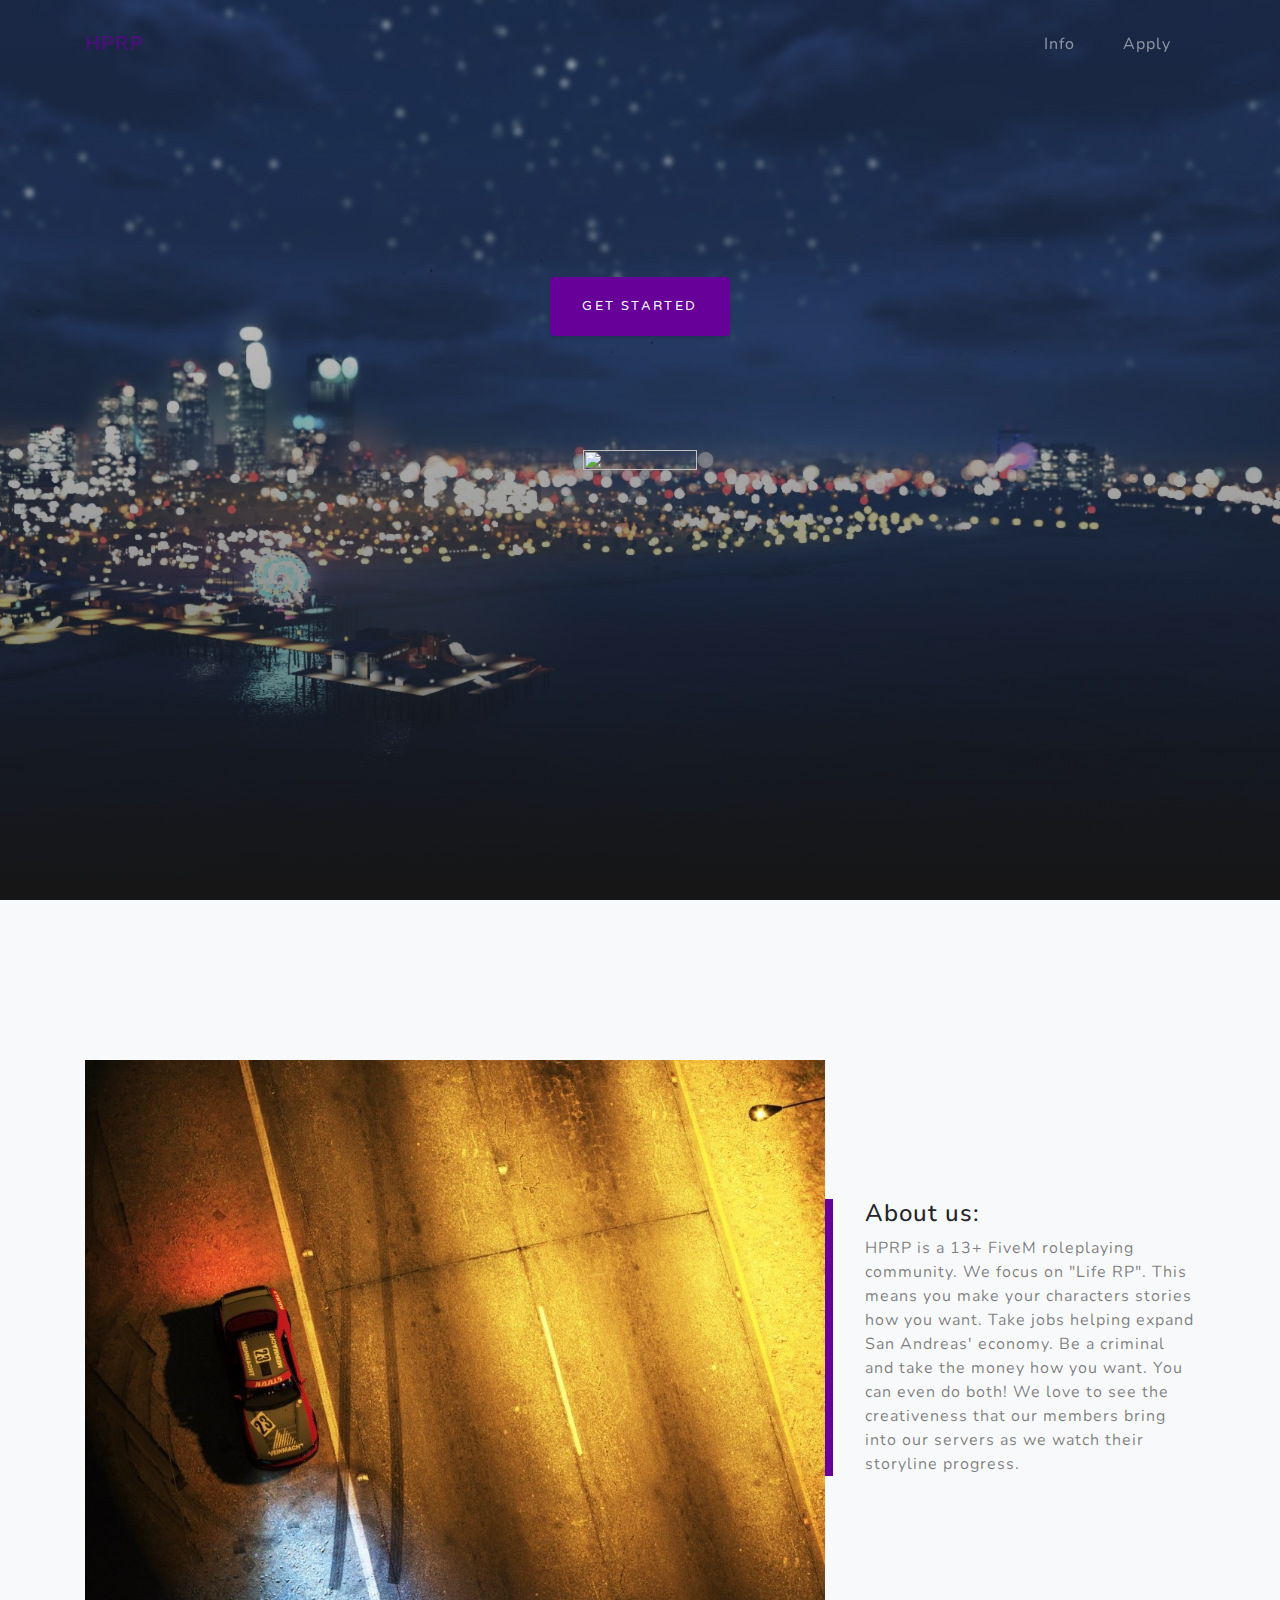
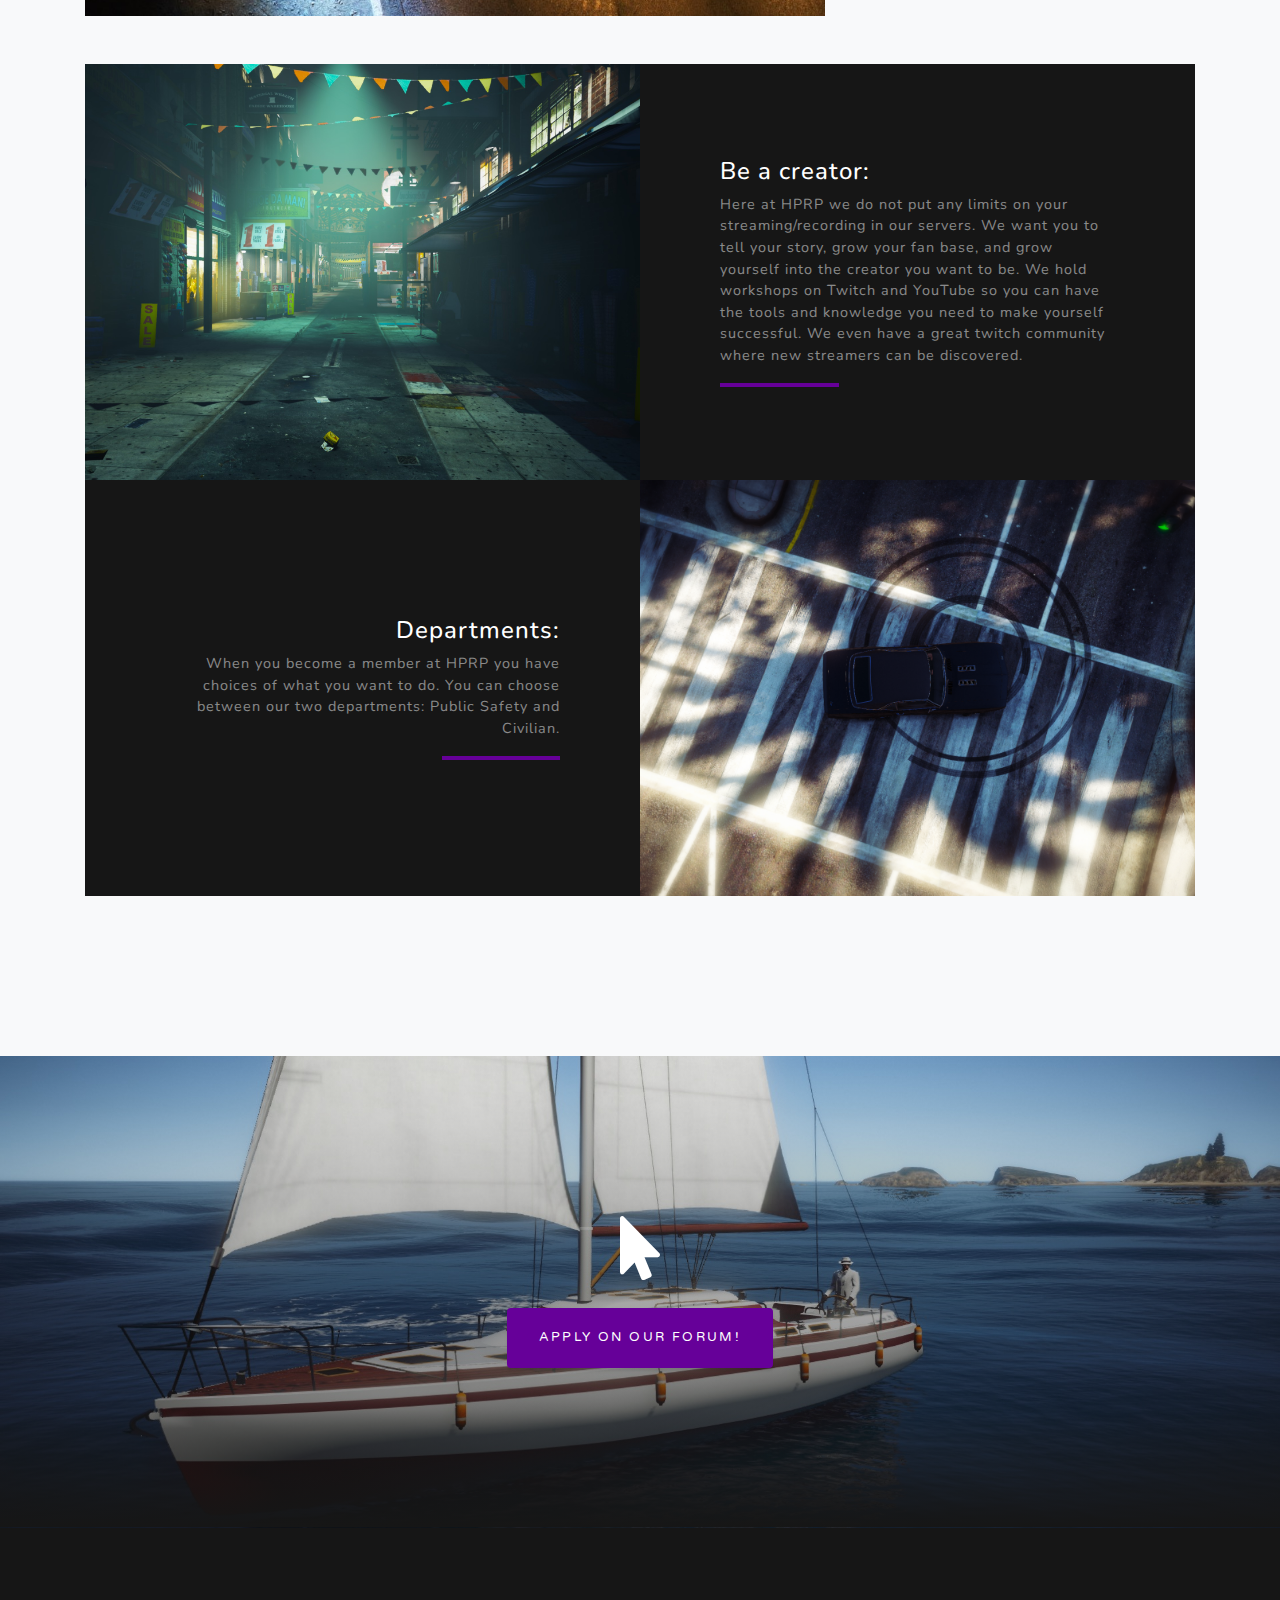
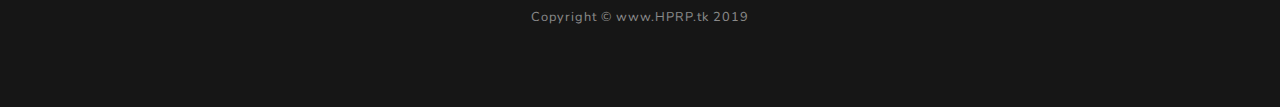
==== commit 07303a0a: "Update index.html" ====
--- a/index.html
+++ b/index.html
@@ -9,7 +9,7 @@
     <meta name="viewport" content="width=device-width, initial-scale=1, shrink-to-fit=no">
     <meta name="description" content="">
     <meta name="author" content="">
-    <title>OCRP</title>
+    <title>HPRP</title>
     <link href="vendor/bootstrap/css/bootstrap.min.css" rel="stylesheet">
     <link href="vendor/fontawesome-free/css/all.min.css" rel="stylesheet">
     <link href="https://fonts.googleapis.com/css?family=Varela+Round" rel="stylesheet">
@@ -28,7 +28,7 @@
     <!-- Navigation -->
     <nav class="navbar navbar-expand-lg navbar-light fixed-top" id="mainNav">
       <div class="container">
-        <a class="navbar-brand js-scroll-trigger" href="#page-top">OCRP</a>
+        <a class="navbar-brand js-scroll-trigger" href="#page-top">HPRP</a>
         <button class="navbar-toggler navbar-toggler-right" type="button" data-toggle="collapse" data-target="#navbarResponsive" aria-controls="navbarResponsive" aria-expanded="false" aria-label="Toggle navigation">
           Menu
           <i class="fas fa-bars"></i>
@@ -67,7 +67,7 @@
           <div class="col-xl-4 col-lg-5">
             <div class="featured-text text-center text-lg-left">
               <h4>About us:</h4>
-              <p class="text-black-50 mb-0">OCRP is a 21+ FiveM roleplaying community. We focus on "Life RP". This means you make your characters stories how you want. Take jobs helping expand San Andreas' economy. Be a criminal and take the money how you want. You can even do both! We love to see the creativeness that our members bring into our servers as we watch their storyline progress.</p>
+              <p class="text-black-50 mb-0">HPRP is a 13+ FiveM roleplaying community. We focus on "Life RP". This means you make your characters stories how you want. Take jobs helping expand San Andreas' economy. Be a criminal and take the money how you want. You can even do both! We love to see the creativeness that our members bring into our servers as we watch their storyline progress.</p>
             </div>
           </div>
         </div>
@@ -81,7 +81,7 @@
               <div class="d-flex h-100">
                 <div class="project-text w-100 my-auto text-center text-lg-left">
                   <h4 class="text-white">Be a creator:</h4>
-                  <p class="mb-0 text-white-50">Here at OCRP we do not put any limits on your streaming/recording in our servers. We want you to tell your story, grow your fan base, and grow yourself into the creator you want to be. We hold workshops on Twitch and YouTube so you can have the tools and knowledge you need to make yourself successful.  We even have a great twitch community where new streamers can be discovered.</p>
+                  <p class="mb-0 text-white-50">Here at HPRP we do not put any limits on your streaming/recording in our servers. We want you to tell your story, grow your fan base, and grow yourself into the creator you want to be. We hold workshops on Twitch and YouTube so you can have the tools and knowledge you need to make yourself successful.  We even have a great twitch community where new streamers can be discovered.</p>
                   <hr class="d-none d-lg-block mb-0 ml-0">
                 </div>
               </div>
@@ -98,7 +98,7 @@
               <div class="d-flex h-100">
                 <div class="project-text w-100 my-auto text-center text-lg-right">
                   <h4 class="text-white">Departments:</h4>
-                  <p class="mb-0 text-white-50">When you become a member at OCRP you have choices of what you want to do. You can choose between our two departments: Public Safety and Civilian.</p>
+                  <p class="mb-0 text-white-50">When you become a member at HPRP you have choices of what you want to do. You can choose between our two departments: Public Safety and Civilian.</p>
                   <hr class="d-none d-lg-block mb-0 mr-0">
                 </div>
               </div>
@@ -115,24 +115,15 @@
             <i class="fas fa-mouse-pointer fa-4x mb-2 text-white"></i>
 		     <form class="form-inline d-flex">
 			 <!--  <a href="http://ocrp.online/forum/index.php?/application/form/1-membership-application/" class="btn btn-primary mx-auto" style="margin-top:20px;">Apply on our forum!</a>  -->
-			  <a href="https://twitter.com/OCRP_Official" class="btn btn-primary mx-auto" style="margin-top:20px;">Applications Are Currently Closed</a> 
+			  <a href="https://forms.gle/LQ5XmMSd1voDCKo88" class="btn btn-primary mx-auto" style="margin-top:20px;">Apply on our forum!</a> 
 			 </form>
           </div>
         </div>
       </div>
     </section>
-     <section class="contact-section bg-black">
-    <div class="container">
-        <div class="social d-flex justify-content-center">
-            <a href="https://twitter.com/OCRP_Official" class="mx-2"> <i class="fab fa-twitter"></i> </a>
-           <!--  <a href="#" class="mx-2"> <i class="fab fa-facebook-f"></i> </a>
-            <a href="#" class="mx-2"> <i class="fab fa-github"></i> </a> -->
-        </div>
-    </div>
-</section>
     <footer class="bg-black small text-center text-white-50">
       <div class="container">
-        Copyright &copy; www.ocrp.online 2019
+        Copyright &copy; www.HPRP.tk 2019
       </div>
     </footer>
     <script src="vendor/jquery/jquery.min.js"></script>
--- a/css/ocrp_land.min.css
+++ b/css/ocrp_land.min.css
@@ -2,4 +2,4 @@
  * Start Bootstrap - Grayscale v5.0.1 (https://startbootstrap.com/template-overviews/grayscale)
  * Copyright 2013-2018 Start Bootstrap
  * Licensed under MIT (https://github.com/BlackrockDigital/startbootstrap-grayscale/blob/master/LICENSE)
- */#mainNav{min-height:56px;background-color:#fff}#mainNav .navbar-toggler{font-size:80%;padding:.75rem;color:#FF4700;border:1px solid #FF4700}#mainNav .navbar-toggler:focus{outline:0}#mainNav .navbar-brand{color:#161616;font-weight:700;padding:.9rem 0}#mainNav .navbar-nav .nav-item:hover{color:fade(white,80%);outline:0;background-color:transparent}#mainNav .navbar-nav .nav-item:active,#mainNav .navbar-nav .nav-item:focus{outline:0;background-color:transparent}@media (min-width:992px){#mainNav{padding-top:0;padding-bottom:0;border-bottom:none;background-color:transparent;transition:background-color .3s ease-in-out}#mainNav .navbar-brand{padding:.5rem 0;color:rgba(255,71,0,.6)}#mainNav .nav-link{transition:none;padding:2rem 1.5rem;color:rgba(255,255,255,.5)}#mainNav .nav-link:hover{color:rgba(255,255,255,.75)}#mainNav .nav-link:active{color:#fff}#mainNav.navbar-shrink{background-color:#fff}#mainNav.navbar-shrink .navbar-brand{color:#FF4700}#mainNav.navbar-shrink .nav-link{color:#161616;padding:1.5rem 1.5rem 1.25rem;border-bottom:.25rem solid transparent}#mainNav.navbar-shrink .nav-link:hover{color:#FF4700}#mainNav.navbar-shrink .nav-link:active{color:#467370}#mainNav.navbar-shrink .nav-link.active{color:#FF4700;outline:0;border-bottom:.25rem solid #FF4700}}.masthead{position:relative;width:100%;height:auto;min-height:35rem;padding:15rem 0;background:linear-gradient(to bottom,rgba(22,22,22,.1) 0,rgba(22,22,22,.5) 75%,#161616 100%),url(../img/1.png);background-position:center;background-repeat:no-repeat;background-attachment:scroll;background-size:cover}.masthead h1{font-family:'Varela Round';font-size:2.5rem;line-height:2.5rem;letter-spacing:.8rem;background:-webkit-linear-gradient(rgba(255,255,255,.9),rgba(255,255,255,0));-webkit-text-fill-color:transparent;-webkit-background-clip:text}.masthead h2{max-width:20rem;font-size:1rem}@media (min-width:768px){.masthead h1{font-size:4rem;line-height:4rem}}@media (min-width:992px){.masthead{height:100vh;padding:0}.masthead h1{font-size:6.5rem;line-height:6.5rem;letter-spacing:.8rem}.masthead h2{max-width:30rem;font-size:1.25rem}}.btn{box-shadow:0 .1875rem .1875rem 0 rgba(0,0,0,.1)!important;padding:1.25rem 2rem;font-family:'Varela Round';font-size:80%;text-transform:uppercase;letter-spacing:.15rem;border:0}.btn-primary{background-color:#FF4700}.btn-primary:hover{background-color:rgba(255,100,0,.8)}.btn-primary:focus{background-color:rgba(255,100,0,.5):;color:#fff}.btn-primary:active{background-color:rgba(255, 70, 0, .3)!important}.about-section{padding-top:10rem;background:linear-gradient(to bottom,#161616 0,rgba(22,22,22,.9) 75%,rgba(22,22,22,.8) 100%)}.about-section p{margin-bottom:5rem}.projects-section{padding:10rem 0}.projects-section .featured-text{padding:2rem}@media (min-width:992px){.projects-section .featured-text{padding:0 0 0 2rem;border-left:.5rem solid #FF4700}}.projects-section .project-text{padding:3rem;font-size:90%}@media (min-width:992px){.projects-section .project-text{padding:5rem}.projects-section .project-text hr{border-color:#FF4700;border-width:.25rem;width:30%}}.apply-section{padding:10rem 0;background:linear-gradient(to bottom,rgba(22,22,22,.1) 0,rgba(22,22,22,.5) 75%,#161616 100%),url(../img/5.png);background-position:center;background-repeat:no-repeat;background-attachment:scroll;background-size:cover}.apply-section .form-inline input{box-shadow:0 .1875rem .1875rem 0 rgba(0,0,0,.1)!important;padding:1.25rem 2rem;height:auto;font-family:'Varela Round';font-size:80%;text-transform:uppercase;letter-spacing:.15rem;border:0}.contact-section{padding:5rem 0 0}.contact-section .card{border:0;border-bottom:.25rem solid #FF4700}.contact-section .card h4{font-size:.8rem;font-family:'Varela Round';text-transform:uppercase;letter-spacing:.15rem}.contact-section .card hr{border-color:#FF4700;border-width:.25rem;width:3rem}.contact-section .social{margin-top:5rem}.contact-section .social a{text-align:center;height:3rem;width:3rem;background:rgba(255,255,255,.1);border-radius:100%;line-height:3rem;color:rgba(255,255,255,.3)}.contact-section .social a:hover{color:rgba(255,255,255,.5)}.contact-section .social a:active{color:#fff}body{font-family:Nunito;letter-spacing:.0625em}a{color:#FF4700}a:focus,a:hover{text-decoration:none;color:#3c6360}.bg-black{background-color:#161616!important}.bg-primary{background-color:#FF4700!important}.text-primary{color:#FF4700!important}footer{padding:5rem 0}+ */#mainNav{min-height:56px;background-color:#fff}#mainNav .navbar-toggler{font-size:80%;padding:.75rem;color:#660099;border:1px solid #660099}#mainNav .navbar-toggler:focus{outline:0}#mainNav .navbar-brand{color:#161616;font-weight:700;padding:.9rem 0}#mainNav .navbar-nav .nav-item:hover{color:fade(white,80%);outline:0;background-color:transparent}#mainNav .navbar-nav .nav-item:active,#mainNav .navbar-nav .nav-item:focus{outline:0;background-color:transparent}@media (min-width:992px){#mainNav{padding-top:0;padding-bottom:0;border-bottom:none;background-color:transparent;transition:background-color .3s ease-in-out}#mainNav .navbar-brand{padding:.5rem 0;color:rgba(102, 0, 153,.6)}#mainNav .nav-link{transition:none;padding:2rem 1.5rem;color:rgba(255,255,255,.5)}#mainNav .nav-link:hover{color:rgba(255,255,255,.75)}#mainNav .nav-link:active{color:#fff}#mainNav.navbar-shrink{background-color:#fff}#mainNav.navbar-shrink .navbar-brand{color:#660099}#mainNav.navbar-shrink .nav-link{color:#161616;padding:1.5rem 1.5rem 1.25rem;border-bottom:.25rem solid transparent}#mainNav.navbar-shrink .nav-link:hover{color:#660099}#mainNav.navbar-shrink .nav-link:active{color:#467370}#mainNav.navbar-shrink .nav-link.active{color:#660099;outline:0;border-bottom:.25rem solid #660099}}.masthead{position:relative;width:100%;height:auto;min-height:35rem;padding:15rem 0;background:linear-gradient(to bottom,rgba(22,22,22,.1) 0,rgba(22,22,22,.5) 75%,#161616 100%),url(../img/1.png);background-position:center;background-repeat:no-repeat;background-attachment:scroll;background-size:cover}.masthead h1{font-family:'Varela Round';font-size:2.5rem;line-height:2.5rem;letter-spacing:.8rem;background:-webkit-linear-gradient(rgba(255,255,255,.9),rgba(255,255,255,0));-webkit-text-fill-color:transparent;-webkit-background-clip:text}.masthead h2{max-width:20rem;font-size:1rem}@media (min-width:768px){.masthead h1{font-size:4rem;line-height:4rem}}@media (min-width:992px){.masthead{height:100vh;padding:0}.masthead h1{font-size:6.5rem;line-height:6.5rem;letter-spacing:.8rem}.masthead h2{max-width:30rem;font-size:1.25rem}}.btn{box-shadow:0 .1875rem .1875rem 0 rgba(0,0,0,.1)!important;padding:1.25rem 2rem;font-family:'Varela Round';font-size:80%;text-transform:uppercase;letter-spacing:.15rem;border:0}.btn-primary{background-color:#660099}.btn-primary:hover{background-color:rgba(255,100,0,.8)}.btn-primary:focus{background-color:rgba(255,100,0,.5):;color:#fff}.btn-primary:active{background-color:rgba(255, 70, 0, .3)!important}.about-section{padding-top:10rem;background:linear-gradient(to bottom,#161616 0,rgba(22,22,22,.9) 75%,rgba(22,22,22,.8) 100%)}.about-section p{margin-bottom:5rem}.projects-section{padding:10rem 0}.projects-section .featured-text{padding:2rem}@media (min-width:992px){.projects-section .featured-text{padding:0 0 0 2rem;border-left:.5rem solid #660099}}.projects-section .project-text{padding:3rem;font-size:90%}@media (min-width:992px){.projects-section .project-text{padding:5rem}.projects-section .project-text hr{border-color:#660099;border-width:.25rem;width:30%}}.apply-section{padding:10rem 0;background:linear-gradient(to bottom,rgba(22,22,22,.1) 0,rgba(22,22,22,.5) 75%,#161616 100%),url(../img/5.png);background-position:center;background-repeat:no-repeat;background-attachment:scroll;background-size:cover}.apply-section .form-inline input{box-shadow:0 .1875rem .1875rem 0 rgba(0,0,0,.1)!important;padding:1.25rem 2rem;height:auto;font-family:'Varela Round';font-size:80%;text-transform:uppercase;letter-spacing:.15rem;border:0}.contact-section{padding:5rem 0 0}.contact-section .card{border:0;border-bottom:.25rem solid #660099}.contact-section .card h4{font-size:.8rem;font-family:'Varela Round';text-transform:uppercase;letter-spacing:.15rem}.contact-section .card hr{border-color:#660099;border-width:.25rem;width:3rem}.contact-section .social{margin-top:5rem}.contact-section .social a{text-align:center;height:3rem;width:3rem;background:rgba(255,255,255,.1);border-radius:100%;line-height:3rem;color:rgba(255,255,255,.3)}.contact-section .social a:hover{color:rgba(255,255,255,.5)}.contact-section .social a:active{color:#fff}body{font-family:Nunito;letter-spacing:.0625em}a{color:#660099}a:focus,a:hover{text-decoration:none;color:#3c6360}.bg-black{background-color:#161616!important}.bg-primary{background-color:#660099!important}.text-primary{color:#660099!important}footer{padding:5rem 0}
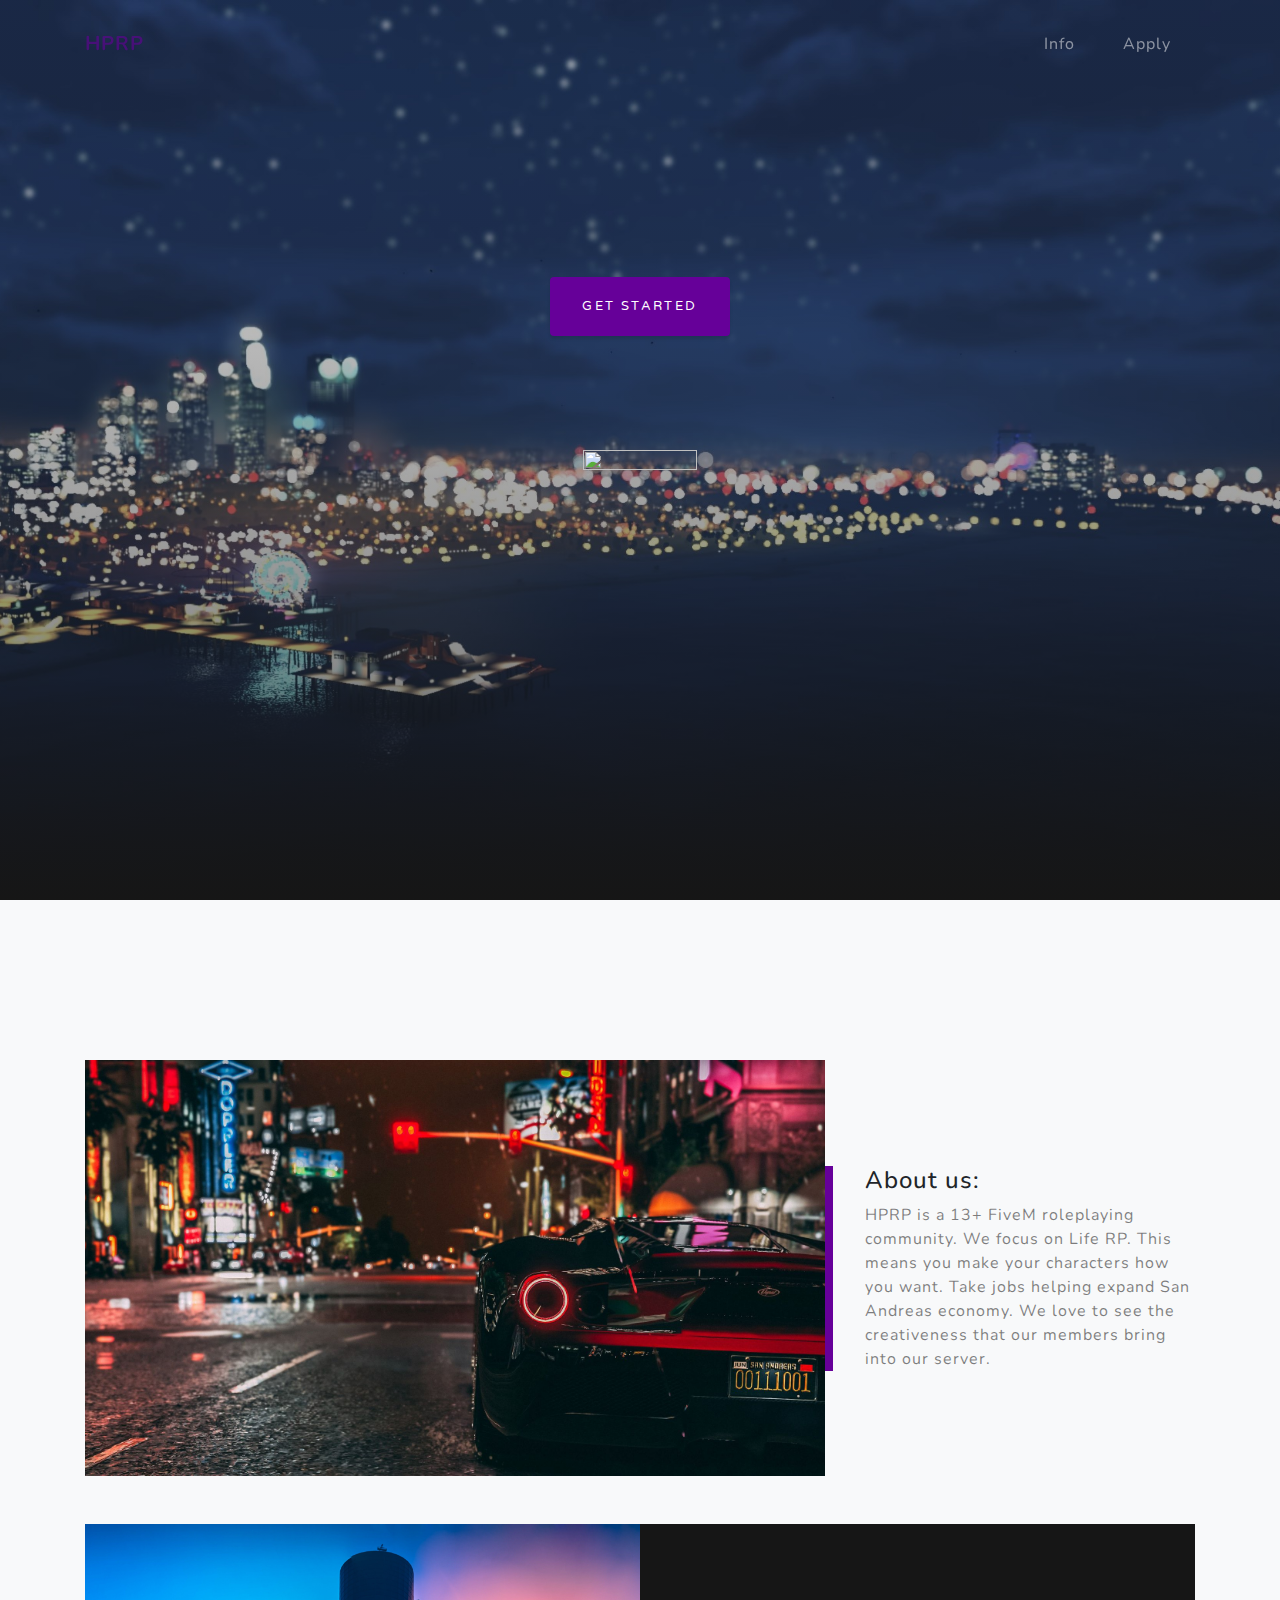
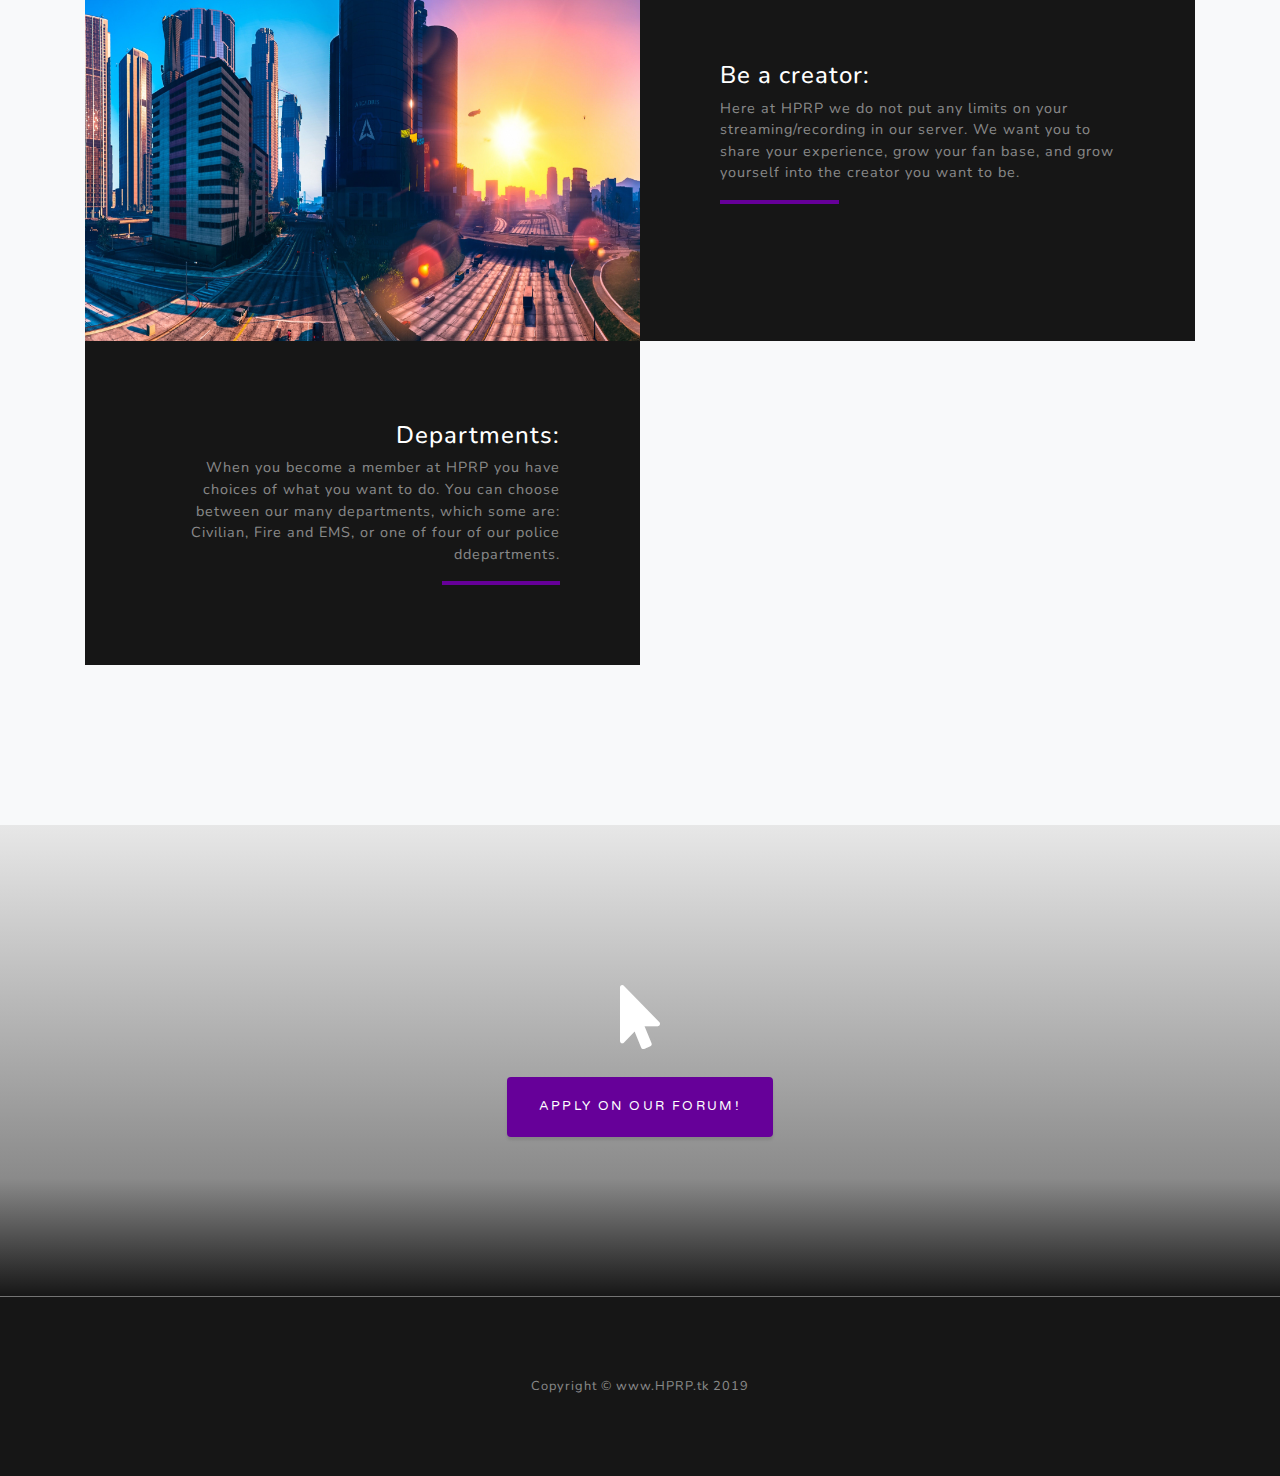
==== commit 39f19c26: "Update index.html" ====
--- a/index.html
+++ b/index.html
@@ -67,7 +67,7 @@
           <div class="col-xl-4 col-lg-5">
             <div class="featured-text text-center text-lg-left">
               <h4>About us:</h4>
-              <p class="text-black-50 mb-0">HPRP is a 13+ FiveM roleplaying community. We focus on "Life RP". This means you make your characters stories how you want. Take jobs helping expand San Andreas' economy. Be a criminal and take the money how you want. You can even do both! We love to see the creativeness that our members bring into our servers as we watch their storyline progress.</p>
+              <p class="text-black-50 mb-0">HPRP is a 13+ FiveM roleplaying community. We focus on Life RP. This means you make your characters how you want. Take jobs helping expand San Andreas economy. We love to see the creativeness that our members bring into our server.</p>
             </div>
           </div>
         </div>
@@ -81,7 +81,7 @@
               <div class="d-flex h-100">
                 <div class="project-text w-100 my-auto text-center text-lg-left">
                   <h4 class="text-white">Be a creator:</h4>
-                  <p class="mb-0 text-white-50">Here at HPRP we do not put any limits on your streaming/recording in our servers. We want you to tell your story, grow your fan base, and grow yourself into the creator you want to be. We hold workshops on Twitch and YouTube so you can have the tools and knowledge you need to make yourself successful.  We even have a great twitch community where new streamers can be discovered.</p>
+                  <p class="mb-0 text-white-50">Here at HPRP we do not put any limits on your streaming/recording in our server. We want you to share your experience, grow your fan base, and grow yourself into the creator you want to be.</p>
                   <hr class="d-none d-lg-block mb-0 ml-0">
                 </div>
               </div>
@@ -98,7 +98,7 @@
               <div class="d-flex h-100">
                 <div class="project-text w-100 my-auto text-center text-lg-right">
                   <h4 class="text-white">Departments:</h4>
-                  <p class="mb-0 text-white-50">When you become a member at HPRP you have choices of what you want to do. You can choose between our two departments: Public Safety and Civilian.</p>
+                  <p class="mb-0 text-white-50">When you become a member at HPRP you have choices of what you want to do. You can choose between our many departments, which some are: Civilian, Fire and EMS, or one of four of our police ddepartments.</p>
                   <hr class="d-none d-lg-block mb-0 mr-0">
                 </div>
               </div>
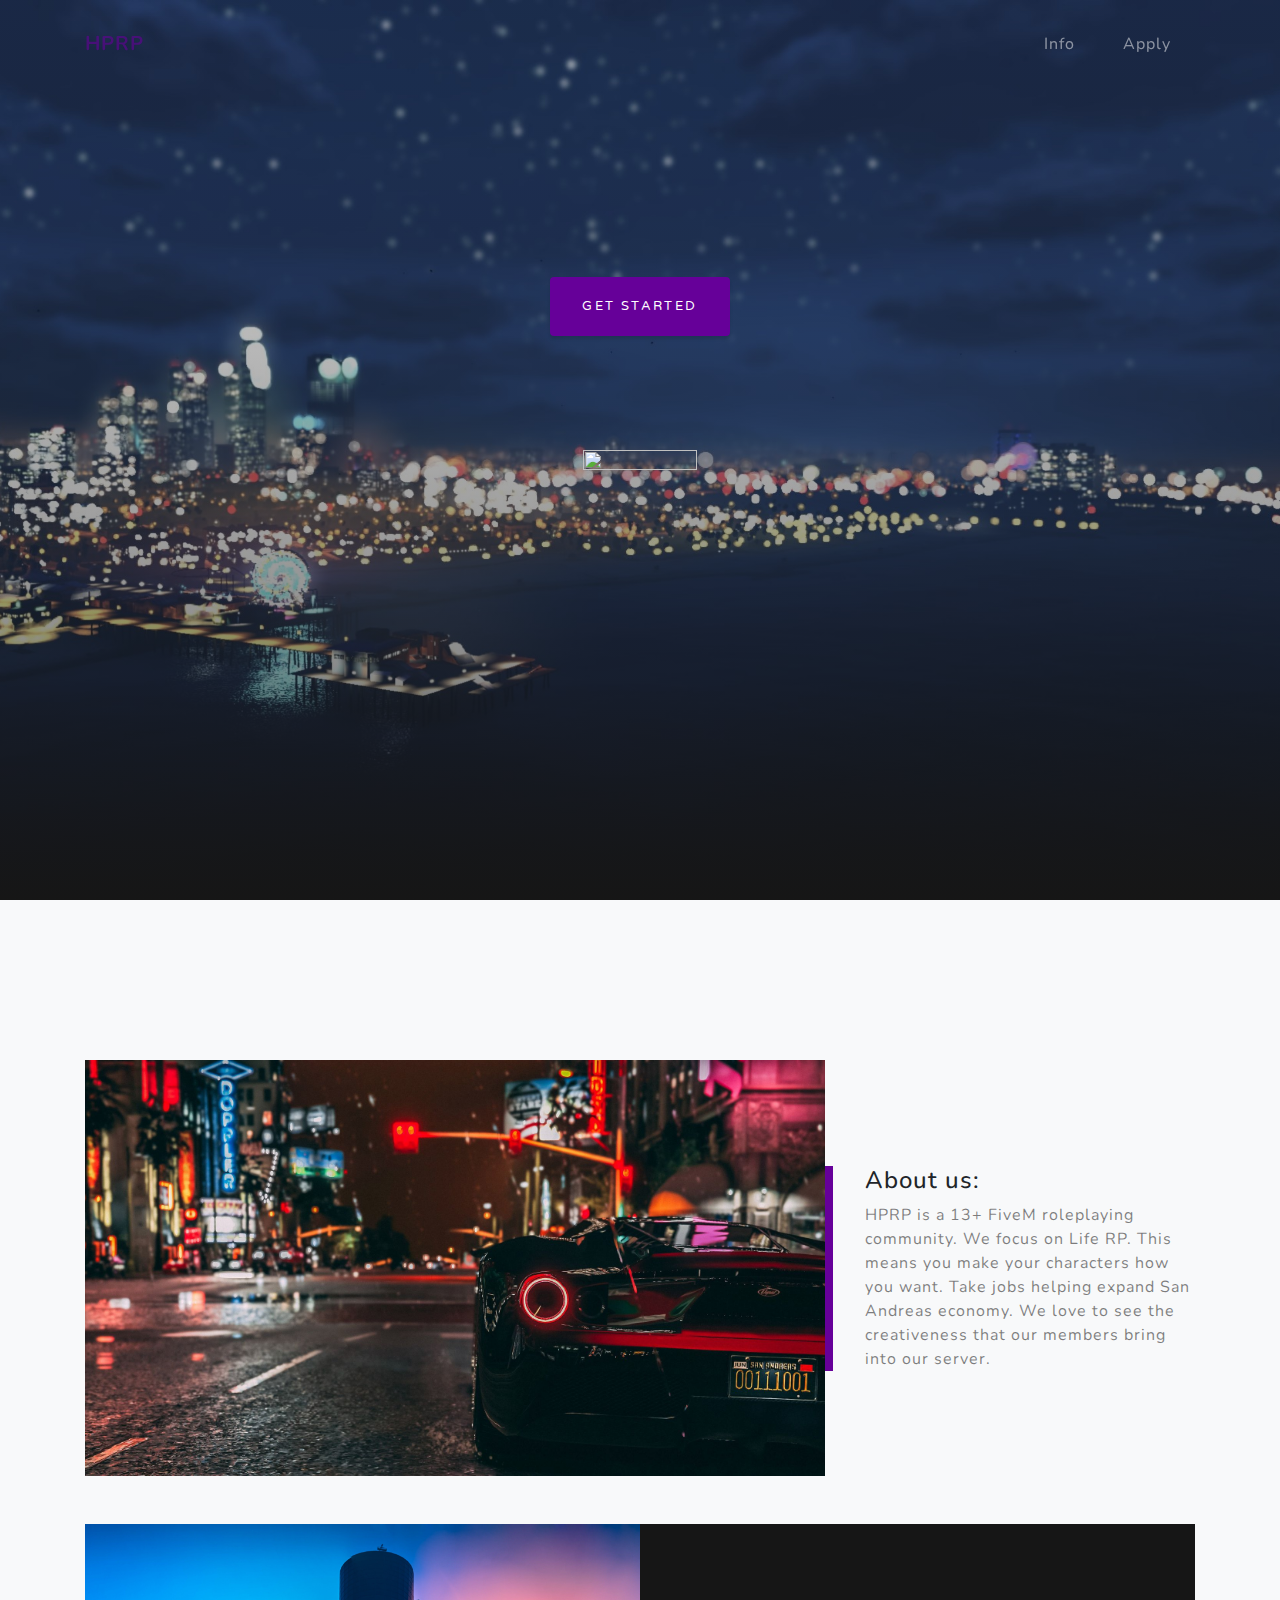
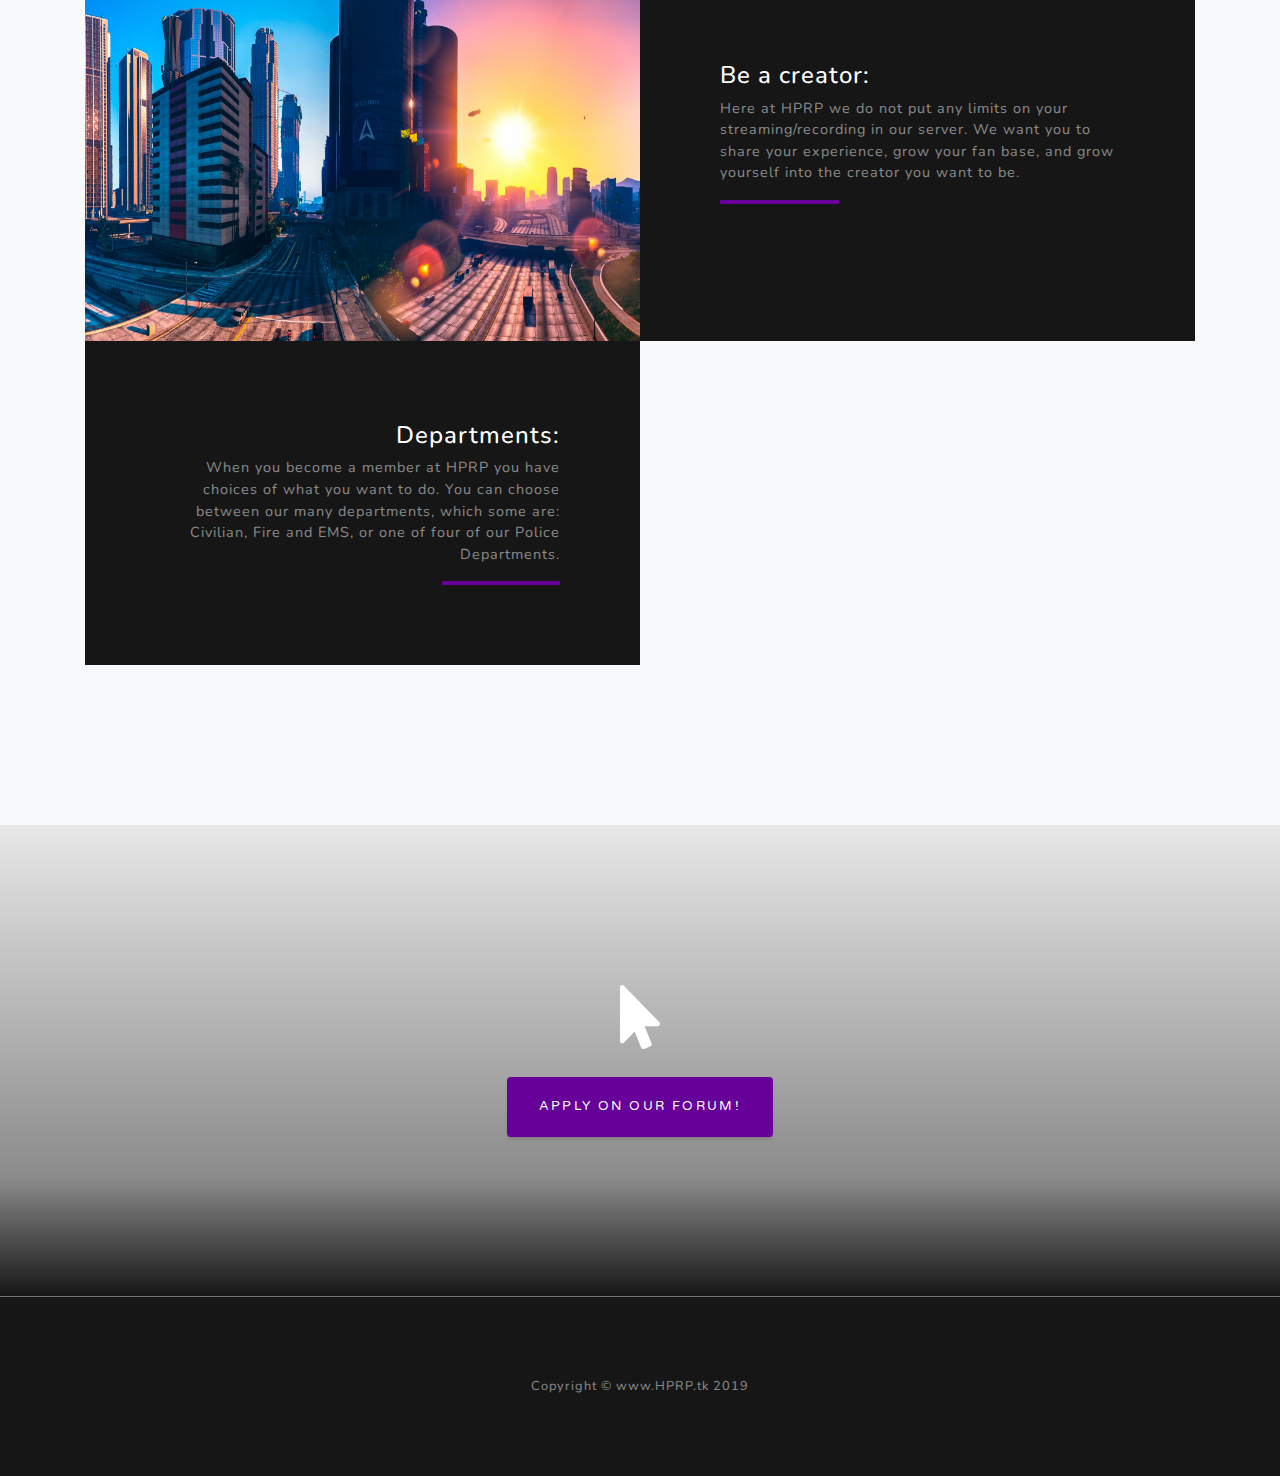
==== commit 6ac0a980: "Update index.html" ====
--- a/index.html
+++ b/index.html
@@ -98,7 +98,7 @@
               <div class="d-flex h-100">
                 <div class="project-text w-100 my-auto text-center text-lg-right">
                   <h4 class="text-white">Departments:</h4>
-                  <p class="mb-0 text-white-50">When you become a member at HPRP you have choices of what you want to do. You can choose between our many departments, which some are: Civilian, Fire and EMS, or one of four of our police ddepartments.</p>
+                  <p class="mb-0 text-white-50">When you become a member at HPRP you have choices of what you want to do. You can choose between our many departments, which some are: Civilian, Fire and EMS, or one of four of our Police Departments.</p>
                   <hr class="d-none d-lg-block mb-0 mr-0">
                 </div>
               </div>
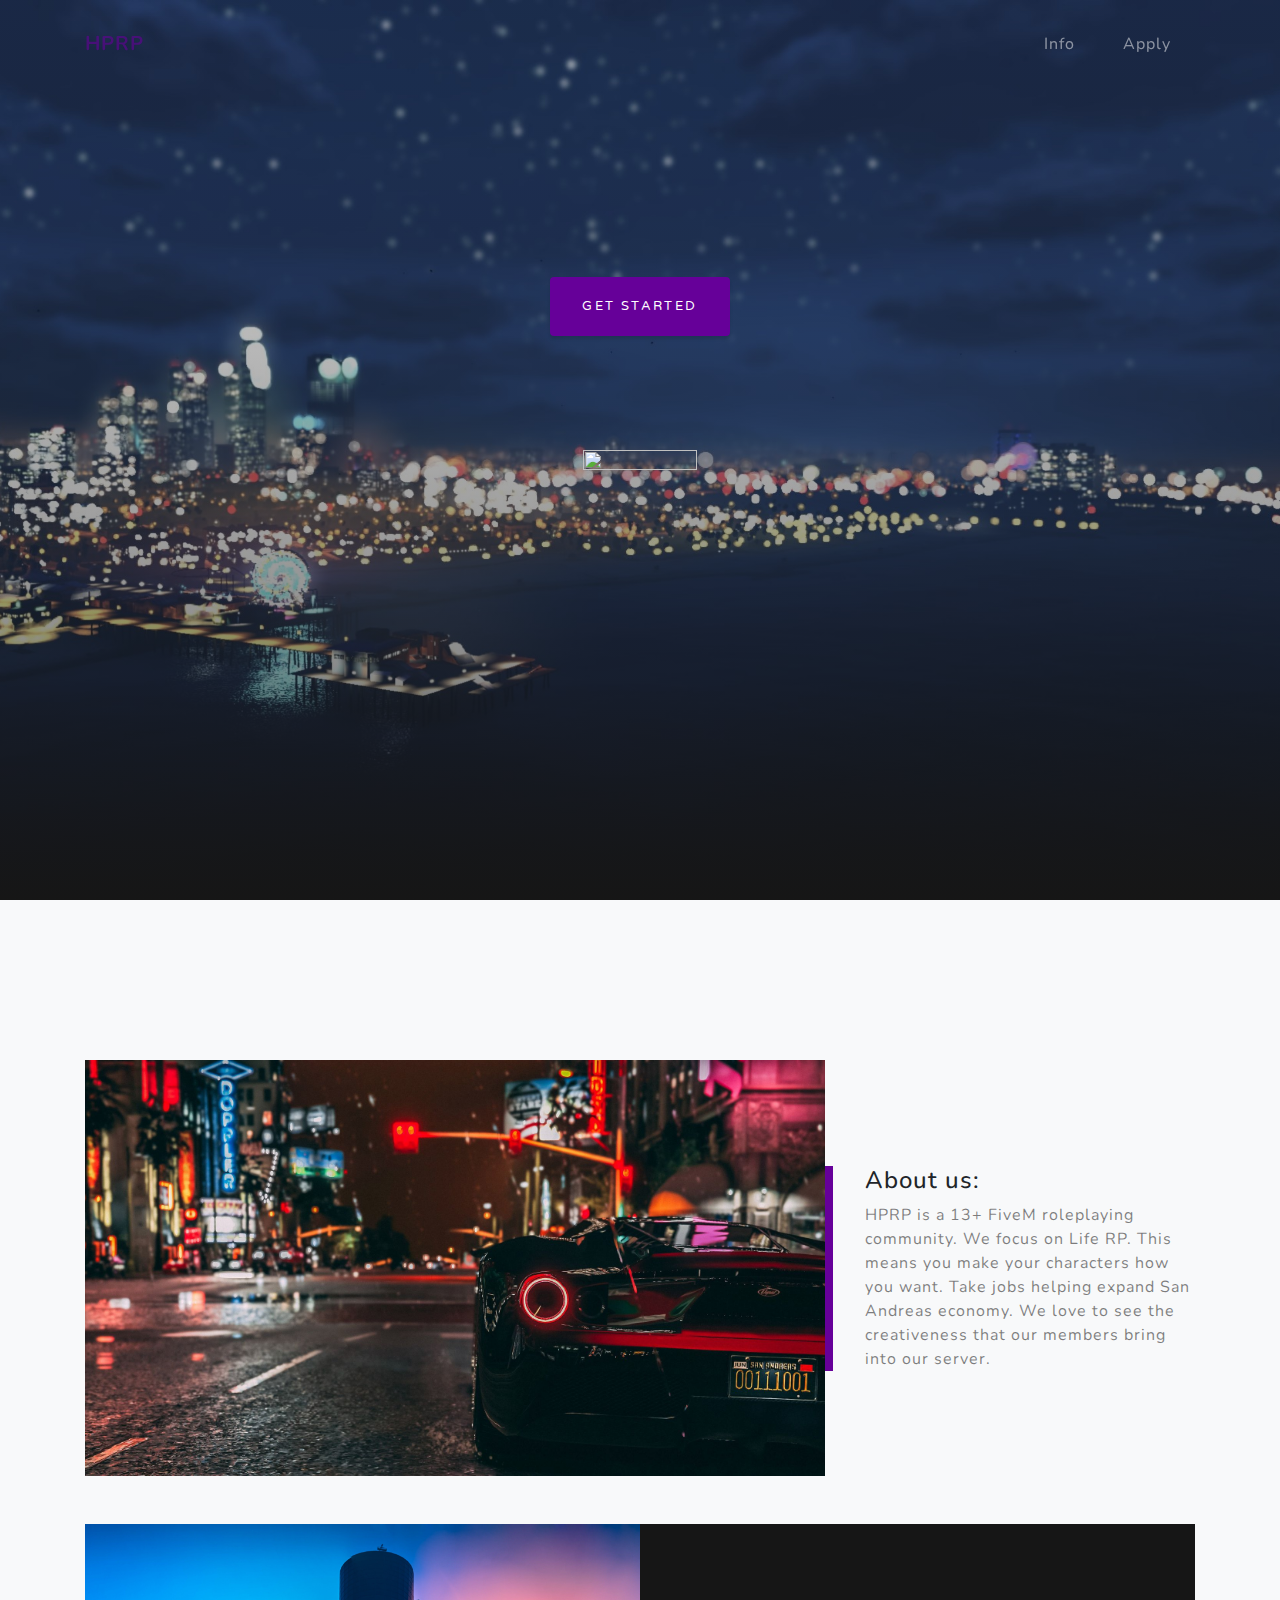
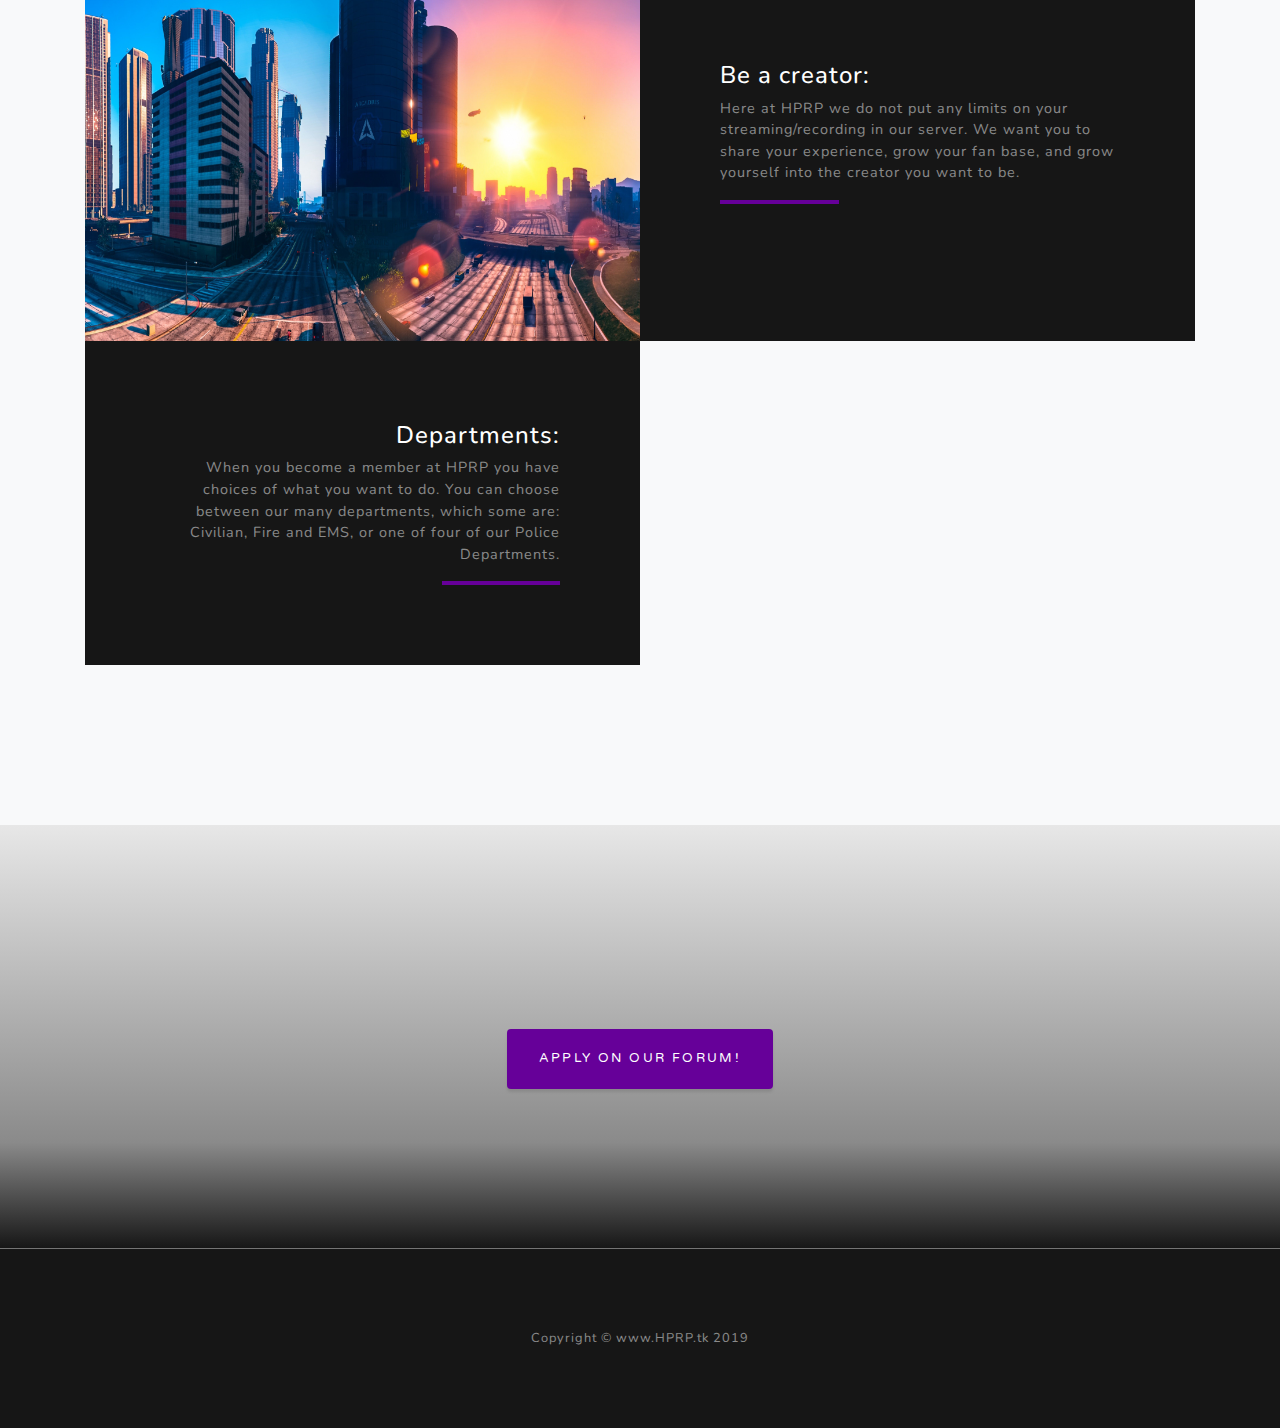
==== commit 0e37c777: "Update index.html" ====
--- a/index.html
+++ b/index.html
@@ -112,7 +112,7 @@
       <div class="container">
         <div class="row">
           <div class="col-md-10 col-lg-8 mx-auto text-center">
-            <i class="fas fa-mouse-pointer fa-4x mb-2 text-white"></i>
+            <i class="fas fa-4x mb-2 text-white"></i>
 		     <form class="form-inline d-flex">
 			 <!--  <a href="http://ocrp.online/forum/index.php?/application/form/1-membership-application/" class="btn btn-primary mx-auto" style="margin-top:20px;">Apply on our forum!</a>  -->
 			  <a href="https://forms.gle/LQ5XmMSd1voDCKo88" class="btn btn-primary mx-auto" style="margin-top:20px;">Apply on our forum!</a> 
